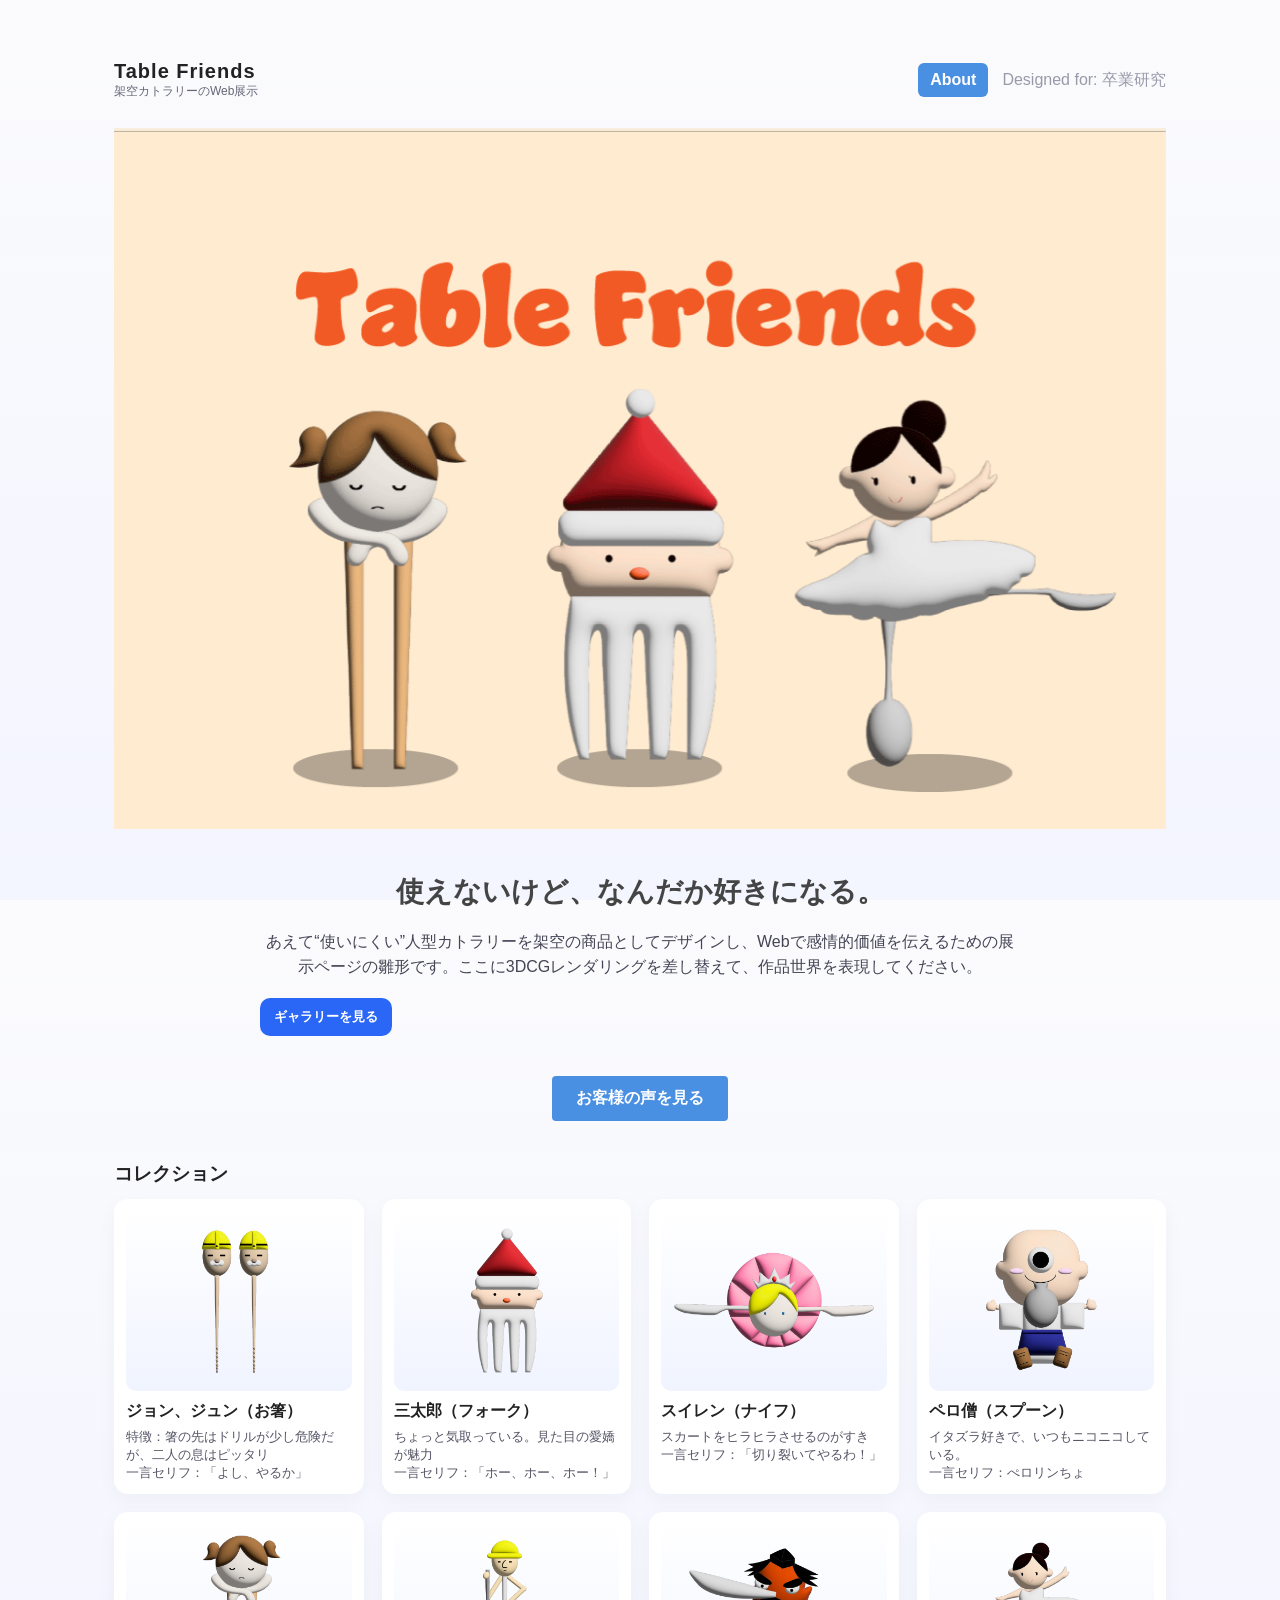
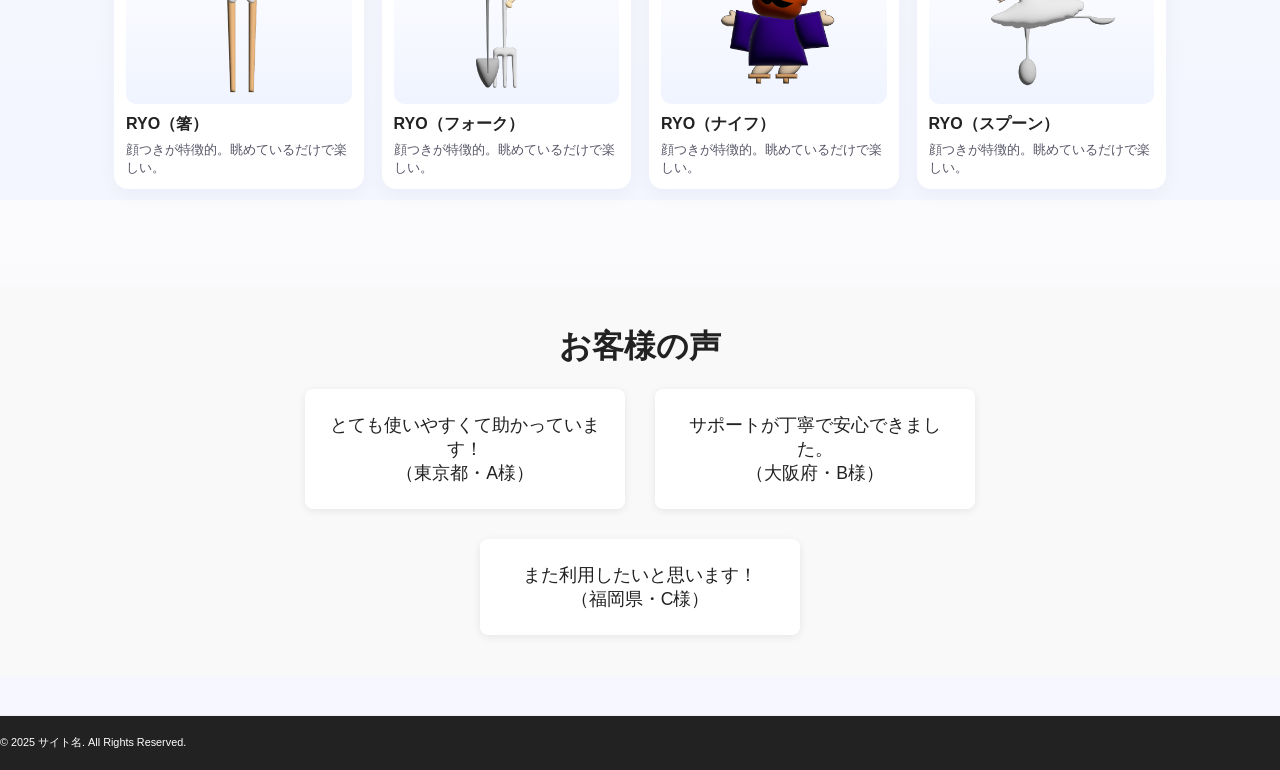
==== index.html @ 0525be80 "Add files via upload" ====
<!doctype html>
<html lang="ja">
<head>
  <meta charset="utf-8" />
  <meta name="viewport" content="width=device-width, initial-scale=1" />
  <title>Table Friends — 架空カトラリー展示</title>
  <meta name="description" content="あえて使いにくい人型カトラリーを架空の商品として魅せる、Table FriendsのWeb展示雛形。3DCG画像を差し替えて利用できます。" />
<link rel="stylesheet" href="style.css">
<script src="script.js" defer></script>

</head>
<body>
  <div class="wrap">
    <header>
      <div class="logo">
        <h1>Table Friends</h1>
        <p>架空カトラリーのWeb展示</p>
      </div>
      <nav style="margin-left:auto; display:flex; gap:14px; align-items:center;">
        <a href="about.html" style="color:#fff; background:#4a90e2; padding:8px 12px; border-radius:6px; text-decoration:none; font-weight:600;">About</a>
        <div style="color:#99a">Designed for: 卒業研究</div>
      </nav>
    </header>

    <section class="hero">
          <div class="spoon-figure">
            <!-- SVGを以下のようなimg要素に置き換え -->
            <img src="images/mainvisual.png" alt="メインビジュアル" style="width: 100%; height: 100%; object-fit: contain;">
      </div>
    </section>

<div class="lead">
        <h2>使えないけど、なんだか好きになる。</h2>
        <p>あえて“使いにくい”人型カトラリーを架空の商品としてデザインし、Webで感情的価値を伝えるための展示ページの雛形です。ここに3DCGレンダリングを差し替えて、作品世界を表現してください。</p>
        <div class="cta">
          <button class="btn" id="view-gallery">ギャラリーを見る</button>
          <!-- <button class="btn secondary" id="edit-tips">編集のヒント</button> -->
        </div>
      </div>

    <!-- お客様の声へのナビゲーション -->
    <div style="text-align: center; margin: 40px 0;">
      <a href="#voice" style="display: inline-block; padding: 12px 24px; background: #4a90e2; color: #fff; text-decoration: none; border-radius: 4px; font-weight: bold;">お客様の声を見る</a>
    </div>

    <section>
      <h3 style="margin-bottom:12px">コレクション</h3>
      <div class="gallery" id="gallery">
        <!-- Product cards. Replace thumbnails with your rendered images -->
        <div class="product" data-id="p-1">
          <div class="thumb"><img alt="cutlery01" src="images/cutlery01.png" style="max-width:100%;height:auto"/></div>
          <h3>ジョン、ジュン（お箸）</h3>
          <p>
            特徴：箸の先はドリルが少し危険だが、二人の息はピッタリ<br>
            一言セリフ：「よし、やるか」
          </p>
        </div>

        <div class="product" data-id="p-2">
          <div class="thumb"><img alt="cutlery02" src="images/cutlery02.png" style="max-width:100%;height:auto"/></div>
          <h3>三太郎（フォーク）</h3>
          <p>
            ちょっと気取っている。見た目の愛嬌が魅力<br>
            一言セリフ：「ホー、ホー、ホー！」
          </p>
        </div>

        <div class="product" data-id="p-3">
          <div class="thumb"><img alt="cutlery03" src="images/cutlery03.png" style="max-width:100%;height:auto"/></div>
          <h3>スイレン（ナイフ）</h3>
          <p>
            スカートをヒラヒラさせるのがすき<br>
            一言セリフ：「切り裂いてやるわ！」
          </p>
        </div>

        <div class="product" data-id="p-4">
          <div class="thumb"><img alt="cutlery04" src="images/cutlery04.png" style="max-width:100%;height:auto"/></div>
          <h3>ペロ僧（スプーン）</h3>
          <p>イタズラ好きで、いつもニコニコしている。<br>
            一言セリフ：ぺロリンちょ
          </p>
        </div>

        <div class="product" data-id="p-5">
          <div class="thumb"><img alt="cutlery05" src="images/cutlery05.png" style="max-width:100%;height:auto"/></div>
          <h3>RYO（箸）</h3>
          <p>顔つきが特徴的。眺めているだけで楽しい。</p>
        </div>

          <div class="product" data-id="p-6">
          <div class="thumb"><img alt="cutlery06" src="images/cutlery06.png" style="max-width:100%;height:auto"/></div>
          <h3>RYO（フォーク）</h3>
          <p>顔つきが特徴的。眺めているだけで楽しい。</p>
        </div>

          <div class="product" data-id="p-7">
          <div class="thumb"><img alt="cutlery07" src="images/cutlery07.png" style="max-width:100%;height:auto"/></div>
          <h3>RYO（ナイフ）</h3>
          <p>顔つきが特徴的。眺めているだけで楽しい。</p>
        </div>

          <div class="product" data-id="p-8">
          <div class="thumb"><img alt="cutlery08" src="images/cutlery08.png" style="max-width:100%;height:auto"/></div>
          <h3>RYO（スプーン）</h3>
          <p>顔つきが特徴的。眺めているだけで楽しい。</p>
        </div>

        

      </div>
    </section>
  </div>

      </div>
  </div>

  <!-- お客様の声セクション -->
  <section id="voice" style="padding: 40px 0; background: #f9f9f9;">
    <div style="max-width: 800px; margin: 0 auto; text-align: center;">
      <h2 style="font-size: 2em; margin-bottom: 20px;">お客様の声</h2>
      <div style="display: flex; flex-wrap: wrap; gap: 30px; justify-content: center;">
        <div style="background: #fff; border-radius: 8px; box-shadow: 0 2px 8px rgba(0,0,0,0.08); padding: 24px; width: 320px;">
          <p style="font-size: 1.1em;">とても使いやすくて助かっています！<br>（東京都・A様）</p>
        </div>
        <div style="background: #fff; border-radius: 8px; box-shadow: 0 2px 8px rgba(0,0,0,0.08); padding: 24px; width: 320px;">
          <p style="font-size: 1.1em;">サポートが丁寧で安心できました。<br>（大阪府・B様）</p>
        </div>
        <div style="background: #fff; border-radius: 8px; box-shadow: 0 2px 8px rgba(0,0,0,0.08); padding: 24px; width: 320px;">
          <p style="font-size: 1.1em;">また利用したいと思います！<br>（福岡県・C様）</p>
        </div>
      </div>
    </div>
  </section>

  <!-- フッター -->
  <footer style="background: #222; color: #fff; text-align: center; padding: 20px 0; margin-top: 40px;">
    <small>&copy; 2025 サイト名. All Rights Reserved.</small>
  </footer>

  <!-- Modal structure -->
  <div class="modal" id="modal" style="display:none; position:fixed; inset:0; background: rgba(0,0,0,0.6); align-items:center; justify-content:center; z-index:999;">
    <div class="modal-inner" role="dialog" aria-modal="true" style="background:#fff; max-width:900px; width:90%; border-radius:10px; padding:16px; position:relative;">
      <button class="close" id="close-modal" aria-label="閉じる" style="position:absolute; right:12px; top:8px; background:none; border:none; font-size:24px; cursor:pointer;">×</button>
      <div class="modal-grid" style="display:flex; gap:16px; flex-wrap:wrap;">
        <div class="media" id="modal-media" style="flex:1 1 320px; display:flex;align-items:center;justify-content:center;background:#fafbff;border-radius:10px;padding:10px">
          <img src="" alt="" id="modal-img" style="max-width:100%;height:auto;border-radius:8px" />
        </div>
        <div class="meta" style="flex:1 1 300px;">
          <h4 id="modal-title">タイトル</h4>
          <p id="modal-desc">説明</p>
          <div style="margin-top:16px"><strong>ブランド:</strong> Table Friends</div>
          <div style="margin-top:12px;color:#99a">※架空の商品です。購入できません。</div>
          <div style="margin-top:18px;display:flex;gap:10px">
            <button class="btn" id="close-2">閉じる</button>
            <button class="btn secondary" disabled>購入ページへ（ダミー）</button>
          </div>
        </div>
      </div>
    </div>
  </div>

</body>
</html>
---- style.css ----
/* --- Reset --- */
* {
    box-sizing: border-box;
    margin: 0;
    padding: 0
}

html,
body {
    height: 100%
}

body {
    font-family: -apple-system, BlinkMacSystemFont, 'Hiragino Kaku Gothic ProN', 'Noto Sans JP', 'Segoe UI', Roboto, 'Helvetica Neue', Arial;
    color: #222;
    background: linear-gradient(180deg, #fbfbfd, #f3f5ff);
    -webkit-font-smoothing: antialiased
}

a {
    color: inherit
}

/* --- Container --- */
.wrap {
    max-width: 1100px;
    margin: 36px auto;
    padding: 24px
}

header {
    display: flex;
    align-items: center;
    gap: 18px;
    margin-bottom: 28px
}

.logo {
    display: flex;
    flex-direction: column
}

.logo h1 {
    font-size: 20px;
    letter-spacing: 1px
}

.logo p {
    font-size: 12px;
    color: #667
}

.hero {
    gap: 28px;
    align-items: center;
    margin-bottom: 36px
}

.hero .lead {
    background: linear-gradient(90deg, #fff, #fafaff);
    padding: 28px;
    border-radius: 16px;
    box-shadow: 0 6px 18px rgba(30, 30, 60, 0.06)
}

.lead h2 {
    font-size: 28px;
    margin-bottom: 10px;
    text-align: center;

}

.lead p {
    color: #445;
    margin-bottom: 18px;
    line-height: 1.6;
    text-align: center;
}

.cta {
    display: flex;
    gap: 12px
}

.btn {
    padding: 10px 14px;
    border-radius: 10px;
    border: 0;
    cursor: pointer;
    background: #2b67f6;
    color: white;
    font-weight: 600
}

.btn.secondary {
    background: transparent;
    color: #2b67f6;
    border: 1px solid rgba(43, 103, 246, 0.16)
}

/* --- Showcase card (3D feel) --- */
.card-shell {
    perspective: 1200px
}

.card {
    width: 380px;
    height: 380px;
    border-radius: 20px;
    background: linear-gradient(180deg, #fff, #eef2ff);
    display: flex;
    align-items: center;
    justify-content: center;
    box-shadow: 0 20px 50px rgba(50, 60, 90, 0.08);
    transform-style: preserve-3d;
    transition: transform .35s cubic-bezier(.2, .9, .3, 1), box-shadow .35s
}

.card:hover {
    transform: rotateX(6deg) rotateY(-8deg) translateY(-6px);
    box-shadow: 0 36px 70px rgba(50, 60, 90, 0.12)
}

.spoon-figure {
    display: flex;
    align-items: flex-end;
    justify-content: center;
    transform: translateZ(40px)
}

/* simple SVG silhouette styling */
.spoon-figure svg {
    width: 100%;
    height: 100%;
    display: block
}

/* --- Gallery --- */
.gallery {
    display: grid;
    grid-template-columns: repeat(auto-fit, minmax(220px, 1fr));
    gap: 18px;
    margin-bottom: 36px
}

.product {
    background: #fff;
    border-radius: 14px;
    padding: 12px;
    box-shadow: 0 6px 20px rgba(20, 30, 60, 0.04);
    cursor: pointer;
    transition: transform .18s
}

.product:hover {
    transform: translateY(-6px)
}

.product .thumb {
    height: 180px;
    border-radius: 10px;
    overflow: hidden;
    display: flex;
    align-items: center;
    justify-content: center;
    background: linear-gradient(180deg, #fff, #f0f4ff)
}

.product h3 {
    margin: 10px 0 6px;
    font-size: 16px
}

.product p {
    font-size: 13px;
    color: #556
}

/* modal */
.modal {
    position: fixed;
    inset: 0;
    background: rgba(6, 10, 30, 0.5);
    display: none;
    align-items: center;
    justify-content: center;
    padding: 24px
}

.modal.open {
    display: flex
}

.modal-inner {
    width: 100%;
    max-width: 920px;
    background: #fff;
    border-radius: 14px;
    padding: 20px;
    box-shadow: 0 30px 80px rgba(5, 10, 30, 0.6);
}

.modal-grid {
    display: grid;
    grid-template-columns: 1fr 1fr;
    gap: 14px
}

.modal .meta h4 {
    margin-bottom: 8px
}

.close {
    position: absolute;
    right: 20px;
    top: 18px;
    background: transparent;
    border: 0;
    color: #fff;
    font-size: 22px
}

footer {
    margin-top: 28px;
    padding-top: 18px;
    border-top: 1px solid #efeff5;
    color: #667;
    font-size: 13px;
    display: flex;
    justify-content: space-between
}

@media(max-width:880px) {
    .hero {
        grid-template-columns: 1fr;
    }

    .card {
        width: 100%;
        height: 320px
    }

    .modal-grid {
        grid-template-columns: 1fr
    }
}
/* --------------------------------------------------
   以下は追加のページ用スタイル（About / Voices など）です。
   GUIDE: ここはトップ領域の基本スタイルとは別に管理しています。
   - 目的: About ページや「お客様の声」セクションの見た目を整える
   - 修正ポイント: 重複したリセットは上部で既に適用済みなので、ここではページ固有のスタイルのみ定義します
   -------------------------------------------------- */

/* コンテナ（About ページ等の共通幅） */
.container{
    max-width:1100px;
    margin:0 auto;
    padding:70px 20px;
}

/* Header / Hero（About 固有の背景や画像） */
.hero{ background:#f9eedd; }
.hero-img{ width:100%; display:block; object-fit:cover; height: 360px; }

/* About セクション
   GUIDE: `.about` は About ページの主要なコンテンツ領域。
   `.lead` は本文の幅制限と行間を制御します。中央寄せが必要なら `.lead` に text-align を追加。 */
.about{ padding:48px 0; }
.about h2{ font-size:28px; color:#2b2b2b; margin-bottom:12px;text-align: center;}
.lead{ font-size:16px; line-height:1.9; color:#444; max-width:760px; margin:0 auto 24px; text-align:center; }

.recommend{ background:transparent; padding:36px 0; }
.two-column{ display:flex; gap:36px; align-items:center; flex-wrap:wrap; }
.img-wrap img{ width:100%; max-width:420px; border-radius:12px; box-shadow:0 10px 24px rgba(20,20,30,0.06); }

.check-list{ list-style:none; margin-top:12px; }
.check-list li{ padding-left:20px; margin-bottom:10px; position:relative; }
.check-list li::before{ content:""; width:10px; height:10px; background:#ffd0a8; border-radius:50%; position:absolute; left:0; top:6px; }

/* Voices （お客様の声）
   GUIDE: ギャラリーと同じグリッド設定を使うと、レスポンシブで崩れにくいです。 */
.voices{ padding:40px 0; }
.voices h3{ font-size:20px; margin-bottom:18px; }
.voices-grid{ display:grid; grid-template-columns:repeat(auto-fit,minmax(220px,1fr)); gap:18px; }
.voice{ background:#fff; padding:18px; border-radius:12px; border:1px solid #f0e6de; box-shadow:0 8px 18px rgba(30,30,60,0.04); }
.voices .meta{ display:block; margin-top:8px; font-size:13px; color:#8b8b8b; }

/* Footer オーバーライド（ページ固有の背景など） */
footer{ background:#fbf0e6; padding:24px 0; margin-top:40px; text-align:center; color:#6b6b6b; }

/* レスポンシブ調整（About / Voices に特化した調整） */
@media (max-width:780px){
    .hero-img{ height:220px; }
    .two-column{ flex-direction:column; }
}

/* END of additional page styles */
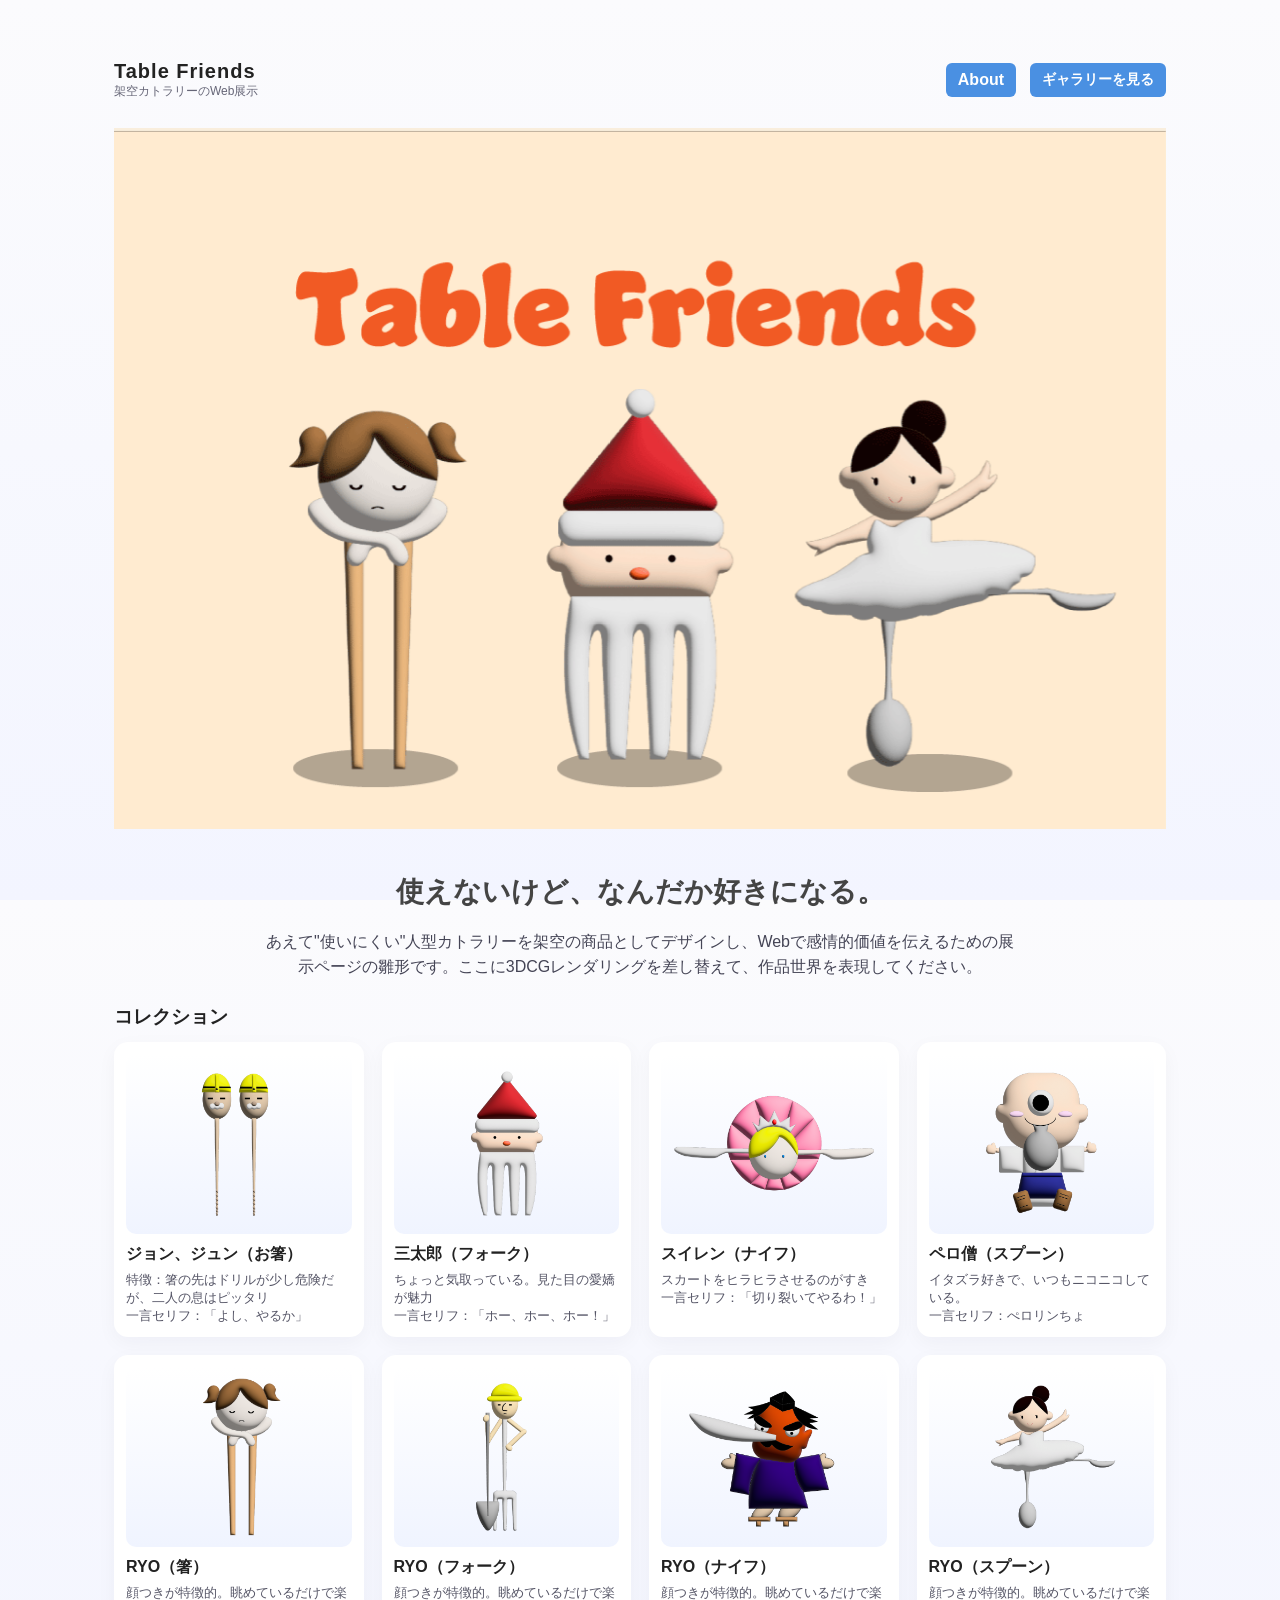
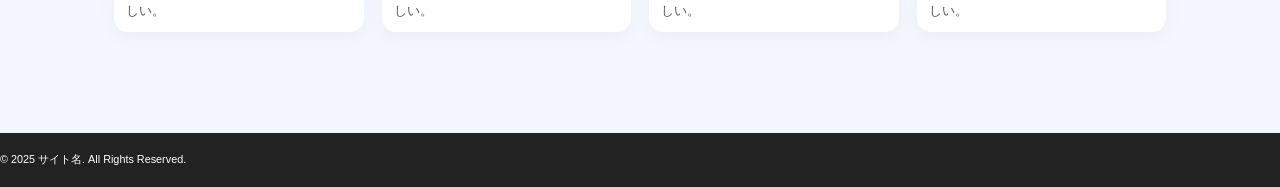
==== commit 91f10ef6: "Add files via upload" ====
--- a/index.html
+++ b/index.html
@@ -17,8 +17,8 @@
         <p>架空カトラリーのWeb展示</p>
       </div>
       <nav style="margin-left:auto; display:flex; gap:14px; align-items:center;">
-        <a href="about.html" style="color:#fff; background:#4a90e2; padding:8px 12px; border-radius:6px; text-decoration:none; font-weight:600;">About</a>
-        <div style="color:#99a">Designed for: 卒業研究</div>
+         <a href="about.html" style="color:#fff; background:#4a90e2; padding:8px 12px; border-radius:6px; text-decoration:none; font-weight:600;">About</a>
+        <button class="btn" id="view-gallery" style="padding:8px 12px; font-size:14px; color:#fff; background:#4a90e2; border-radius:6px; font-weight:600;">ギャラリーを見る</button>
       </nav>
     </header>
 
@@ -31,17 +31,8 @@
 
 <div class="lead">
         <h2>使えないけど、なんだか好きになる。</h2>
-        <p>あえて“使いにくい”人型カトラリーを架空の商品としてデザインし、Webで感情的価値を伝えるための展示ページの雛形です。ここに3DCGレンダリングを差し替えて、作品世界を表現してください。</p>
-        <div class="cta">
-          <button class="btn" id="view-gallery">ギャラリーを見る</button>
-          <!-- <button class="btn secondary" id="edit-tips">編集のヒント</button> -->
-        </div>
+        <p>あえて"使いにくい"人型カトラリーを架空の商品としてデザインし、Webで感情的価値を伝えるための展示ページの雛形です。ここに3DCGレンダリングを差し替えて、作品世界を表現してください。</p>
       </div>
-
-    <!-- お客様の声へのナビゲーション -->
-    <div style="text-align: center; margin: 40px 0;">
-      <a href="#voice" style="display: inline-block; padding: 12px 24px; background: #4a90e2; color: #fff; text-decoration: none; border-radius: 4px; font-weight: bold;">お客様の声を見る</a>
-    </div>
 
     <section>
       <h3 style="margin-bottom:12px">コレクション</h3>
@@ -88,19 +79,19 @@
           <p>顔つきが特徴的。眺めているだけで楽しい。</p>
         </div>
 
-          <div class="product" data-id="p-6">
+        <div class="product" data-id="p-6">
           <div class="thumb"><img alt="cutlery06" src="images/cutlery06.png" style="max-width:100%;height:auto"/></div>
           <h3>RYO（フォーク）</h3>
           <p>顔つきが特徴的。眺めているだけで楽しい。</p>
         </div>
 
-          <div class="product" data-id="p-7">
+        <div class="product" data-id="p-7">
           <div class="thumb"><img alt="cutlery07" src="images/cutlery07.png" style="max-width:100%;height:auto"/></div>
           <h3>RYO（ナイフ）</h3>
           <p>顔つきが特徴的。眺めているだけで楽しい。</p>
         </div>
 
-          <div class="product" data-id="p-8">
+        <div class="product" data-id="p-8">
           <div class="thumb"><img alt="cutlery08" src="images/cutlery08.png" style="max-width:100%;height:auto"/></div>
           <h3>RYO（スプーン）</h3>
           <p>顔つきが特徴的。眺めているだけで楽しい。</p>
@@ -114,24 +105,6 @@
 
       </div>
   </div>
-
-  <!-- お客様の声セクション -->
-  <section id="voice" style="padding: 40px 0; background: #f9f9f9;">
-    <div style="max-width: 800px; margin: 0 auto; text-align: center;">
-      <h2 style="font-size: 2em; margin-bottom: 20px;">お客様の声</h2>
-      <div style="display: flex; flex-wrap: wrap; gap: 30px; justify-content: center;">
-        <div style="background: #fff; border-radius: 8px; box-shadow: 0 2px 8px rgba(0,0,0,0.08); padding: 24px; width: 320px;">
-          <p style="font-size: 1.1em;">とても使いやすくて助かっています！<br>（東京都・A様）</p>
-        </div>
-        <div style="background: #fff; border-radius: 8px; box-shadow: 0 2px 8px rgba(0,0,0,0.08); padding: 24px; width: 320px;">
-          <p style="font-size: 1.1em;">サポートが丁寧で安心できました。<br>（大阪府・B様）</p>
-        </div>
-        <div style="background: #fff; border-radius: 8px; box-shadow: 0 2px 8px rgba(0,0,0,0.08); padding: 24px; width: 320px;">
-          <p style="font-size: 1.1em;">また利用したいと思います！<br>（福岡県・C様）</p>
-        </div>
-      </div>
-    </div>
-  </section>
 
   <!-- フッター -->
   <footer style="background: #222; color: #fff; text-align: center; padding: 20px 0; margin-top: 40px;">
--- a/style.css
+++ b/style.css
@@ -260,7 +260,7 @@
 
 /* Header / Hero（About 固有の背景や画像） */
 .hero{ background:#f9eedd; }
-.hero-img{ width:100%; display:block; object-fit:cover; height: 360px; }
+.hero-img{ width:100%; display:block; object-fit:cover; height:auto; max-height:600px; }
 
 /* About セクション
    GUIDE: `.about` は About ページの主要なコンテンツ領域。
@@ -270,8 +270,14 @@
 .lead{ font-size:16px; line-height:1.9; color:#444; max-width:760px; margin:0 auto 24px; text-align:center; }
 
 .recommend{ background:transparent; padding:36px 0; }
+.recommend h3{ font-size:22px; color:#2b2b2b; margin-bottom:18px; text-align: center; } 
 .two-column{ display:flex; gap:36px; align-items:center; flex-wrap:wrap; }
+.img-wrap{ width:100%; }
 .img-wrap img{ width:100%; max-width:420px; border-radius:12px; box-shadow:0 10px 24px rgba(20,20,30,0.06); }
+
+/* If an image inside .img-wrap also uses .hero-img, make it match the hero sizing */
+.img-wrap img.hero-img{ width:100%; max-width:100%; height:auto; max-height:600px; border-radius:12px; box-shadow:0 10px 24px rgba(20,20,30,0.06); }
+
 
 .check-list{ list-style:none; margin-top:12px; }
 .check-list li{ padding-left:20px; margin-bottom:10px; position:relative; }
@@ -290,7 +296,8 @@
 
 /* レスポンシブ調整（About / Voices に特化した調整） */
 @media (max-width:780px){
-    .hero-img{ height:220px; }
+    /* モバイルでは高さを控えめに */
+    .hero-img{ max-height:360px; height:auto; }
     .two-column{ flex-direction:column; }
 }
 
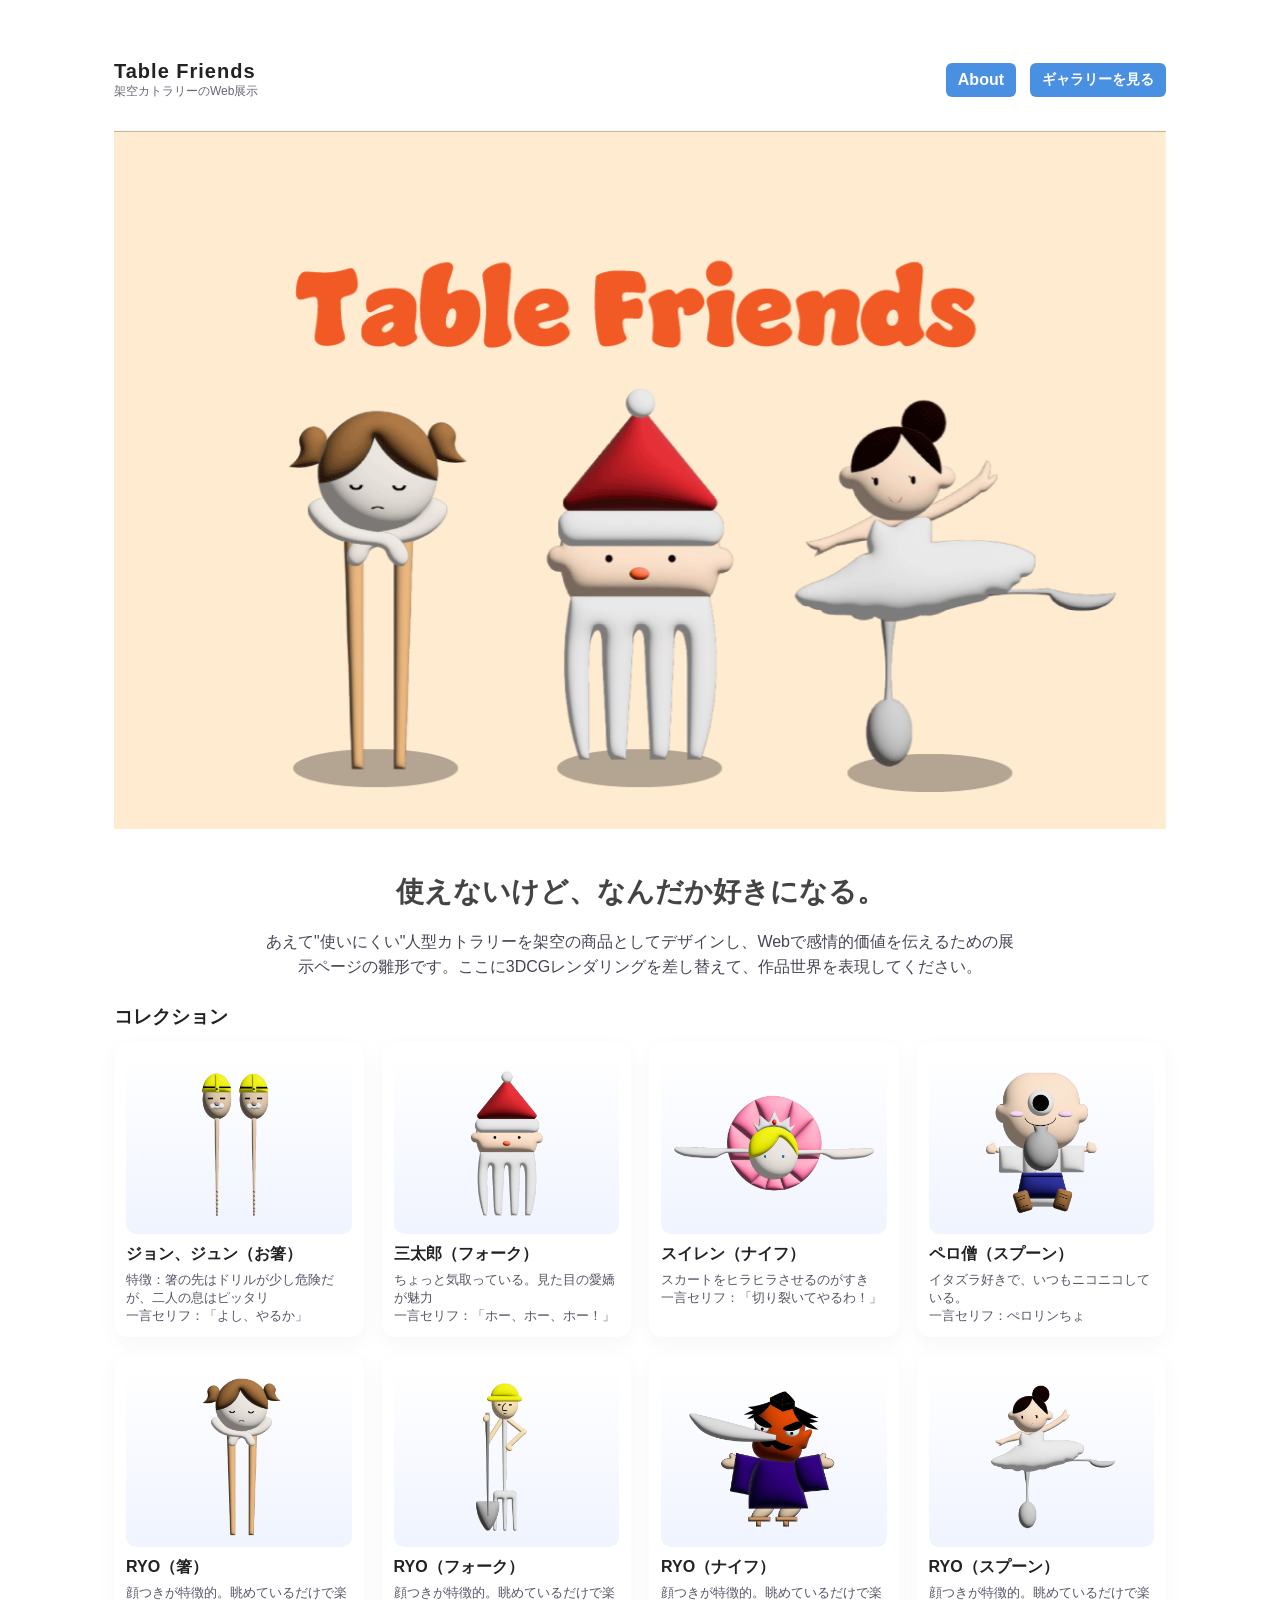
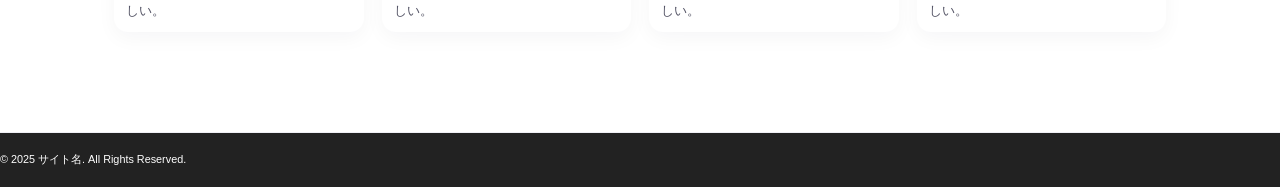
==== commit c5034004: "Add files via upload" ====
--- a/index.html
+++ b/index.html
@@ -126,7 +126,7 @@
           <div style="margin-top:12px;color:#99a">※架空の商品です。購入できません。</div>
           <div style="margin-top:18px;display:flex;gap:10px">
             <button class="btn" id="close-2">閉じる</button>
-            <button class="btn secondary" disabled>購入ページへ（ダミー）</button>
+            <a href="purchase.html" id="purchase-btn" class="btn" style="padding:10px 14px; text-decoration:none; display:inline-block;">購入ページへ</a>
           </div>
         </div>
       </div>
--- a/style.css
+++ b/style.css
@@ -13,7 +13,6 @@
 body {
     font-family: -apple-system, BlinkMacSystemFont, 'Hiragino Kaku Gothic ProN', 'Noto Sans JP', 'Segoe UI', Roboto, 'Helvetica Neue', Arial;
     color: #222;
-    background: linear-gradient(180deg, #fbfbfd, #f3f5ff);
     -webkit-font-smoothing: antialiased
 }
 
@@ -257,32 +256,136 @@
     margin:0 auto;
     padding:70px 20px;
 }
-
 /* Header / Hero（About 固有の背景や画像） */
-.hero{ background:#f9eedd; }
-.hero-img{ width:100%; display:block; object-fit:cover; height:auto; max-height:600px; }
+.hero-img{
+     width:100%; 
+     display:block; 
+     object-fit:cover; 
+     height:auto; 
+     max-height:600px; 
+     max-width:600px; 
+     margin:0 auto; 
+    }
+
+
+
+
 
 /* About セクション
    GUIDE: `.about` は About ページの主要なコンテンツ領域。
    `.lead` は本文の幅制限と行間を制御します。中央寄せが必要なら `.lead` に text-align を追加。 */
-.about{ padding:48px 0; }
-.about h2{ font-size:28px; color:#2b2b2b; margin-bottom:12px;text-align: center;}
-.lead{ font-size:16px; line-height:1.9; color:#444; max-width:760px; margin:0 auto 24px; text-align:center; }
-
-.recommend{ background:transparent; padding:36px 0; }
-.recommend h3{ font-size:22px; color:#2b2b2b; margin-bottom:18px; text-align: center; } 
-.two-column{ display:flex; gap:36px; align-items:center; flex-wrap:wrap; }
-.img-wrap{ width:100%; }
-.img-wrap img{ width:100%; max-width:420px; border-radius:12px; box-shadow:0 10px 24px rgba(20,20,30,0.06); }
+
+.about{ 
+    padding:48px 0; 
+}
+.about h2{ 
+    font-size:28px;
+    color:#2b2b2b; 
+    margin-bottom:12px;
+    text-align: center;
+}
+
+.lead{ 
+    font-size:16px; 
+    line-height:1.9; 
+    color:#444; 
+    max-width:760px; 
+    margin:0 auto 24px; 
+    text-align:center; 
+}
+
+.recommend{
+     background:transparent; 
+     padding:36px 0; 
+     display:flex; 
+     justify-content:center;
+}
+
+.recommend container{
+     font-size:28px;
+    color:#2b2b2b; 
+    margin-bottom:12px;
+    text-align: center;
+}
+
+.recommend h3{ 
+    font-size:22px; 
+    color:#2b2b2b; 
+    margin-bottom:18px; 
+    text-align: center; 
+}
+
+.recommend h4{ 
+    font-size:22px; 
+    color:#2b2b2b; 
+    margin-bottom:18px; 
+    text-align: center; 
+}
+
+
+.two-column{
+     display:flex; 
+     gap:36px; 
+     align-items:center; 
+     flex-wrap:wrap; 
+     justify-content:center; 
+}
+
+.recommend .container{ 
+    max-width:900px;
+     width:100%; 
+}
+
+.img-wrap{ 
+    width:100%; 
+}
+
+.img-wrap{ 
+    width:100%; 
+    display:block; 
+    object-fit:cover; 
+    height:auto; max-height:600px; 
+}
+.img-wrap img{ 
+    width:100%; 
+    max-width:420px; 
+    border-radius:12px; 
+    box-shadow:0 10px 24px rgba(20,20,30,0.06); 
+}
 
 /* If an image inside .img-wrap also uses .hero-img, make it match the hero sizing */
-.img-wrap img.hero-img{ width:100%; max-width:100%; height:auto; max-height:600px; border-radius:12px; box-shadow:0 10px 24px rgba(20,20,30,0.06); }
-
-
-.check-list{ list-style:none; margin-top:12px; }
-.check-list li{ padding-left:20px; margin-bottom:10px; position:relative; }
-.check-list li::before{ content:""; width:10px; height:10px; background:#ffd0a8; border-radius:50%; position:absolute; left:0; top:6px; }
-
+.img-wrap img.hero-img{ 
+    width:100%; 
+    max-width:600px; 
+    height:auto; 
+    max-height:600px; 
+    border-radius:12px; 
+    box-shadow:0 10px 24px rgba(20,20,30,0.06); 
+}
+
+.check-list{ 
+    list-style:none; 
+    margin-top:12px; 
+}
+
+.check-list li{ 
+    padding-left:20px; 
+    margin-bottom:10px; 
+    position:relative; 
+}
+
+.check-list li::before{ 
+    content:""; 
+    width:10px; 
+    height:10px; 
+    background:#ffd0a8;
+     border-radius:50%; 
+     position:absolute; 
+     left:0; 
+     top:6px; 
+    }
+
+    
 /* Voices （お客様の声）
    GUIDE: ギャラリーと同じグリッド設定を使うと、レスポンシブで崩れにくいです。 */
 .voices{ padding:40px 0; }
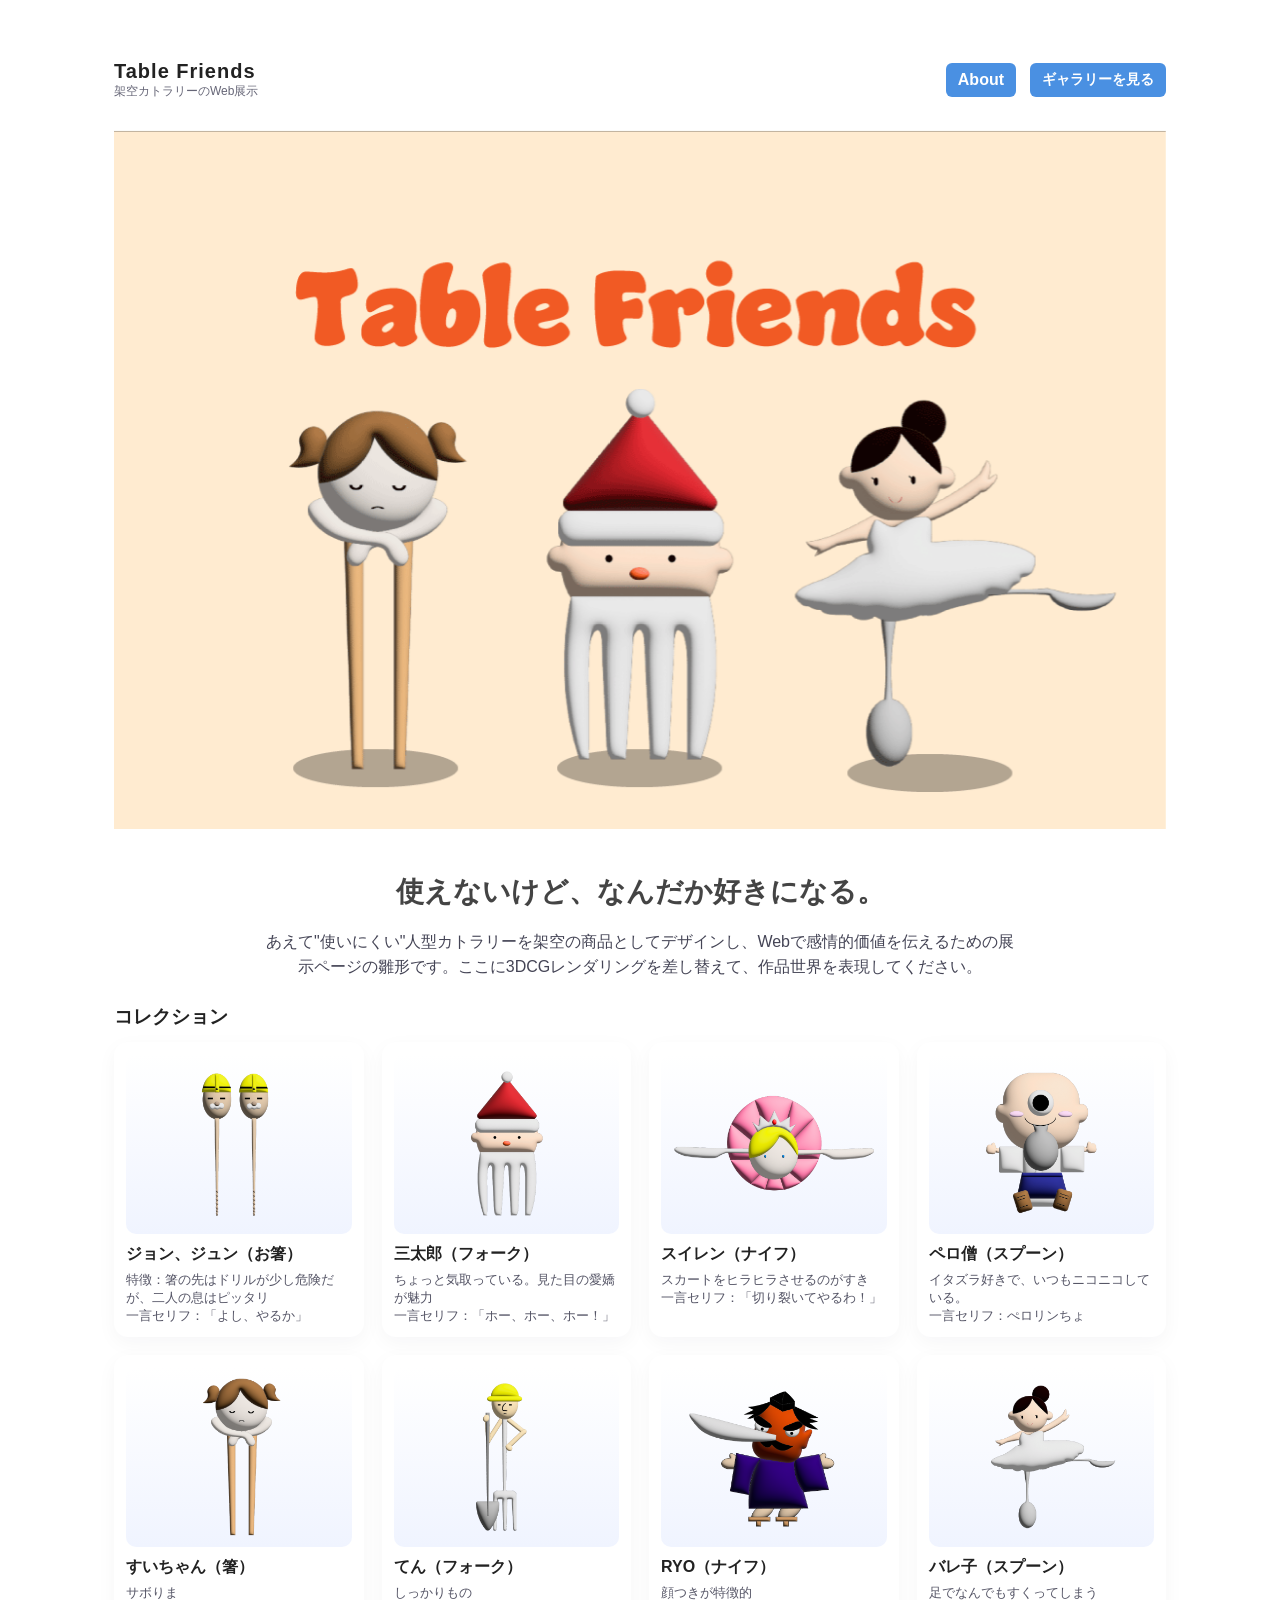
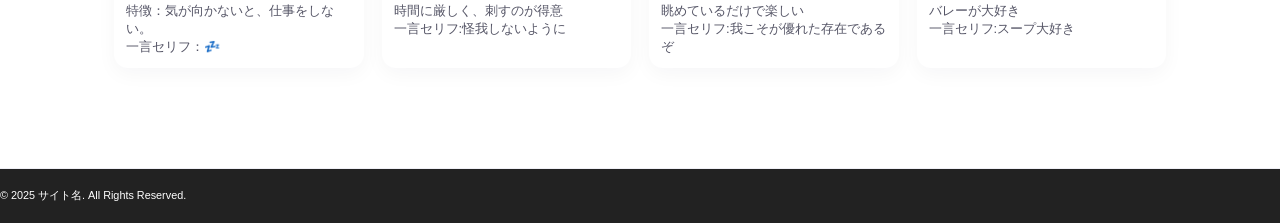
==== commit f4b9d381: "Add files via upload" ====
--- a/index.html
+++ b/index.html
@@ -75,26 +75,37 @@
 
         <div class="product" data-id="p-5">
           <div class="thumb"><img alt="cutlery05" src="images/cutlery05.png" style="max-width:100%;height:auto"/></div>
-          <h3>RYO（箸）</h3>
-          <p>顔つきが特徴的。眺めているだけで楽しい。</p>
+          <h3>すいちゃん（箸）</h3>
+          <p> サボりま<br>
+              特徴：気が向かないと、仕事をしない。<br>
+              一言セリフ：💤
+            </p>
         </div>
-
         <div class="product" data-id="p-6">
           <div class="thumb"><img alt="cutlery06" src="images/cutlery06.png" style="max-width:100%;height:auto"/></div>
-          <h3>RYO（フォーク）</h3>
-          <p>顔つきが特徴的。眺めているだけで楽しい。</p>
+          <h3>てん（フォーク）</h3>
+          <p>しっかりもの<br>
+            時間に厳しく、刺すのが得意<br>
+            一言セリフ:怪我しないように
+          </p>
         </div>
 
         <div class="product" data-id="p-7">
           <div class="thumb"><img alt="cutlery07" src="images/cutlery07.png" style="max-width:100%;height:auto"/></div>
           <h3>RYO（ナイフ）</h3>
-          <p>顔つきが特徴的。眺めているだけで楽しい。</p>
+          <p>顔つきが特徴的<br>
+            眺めているだけで楽しい<br>
+            一言セリフ:我こそが優れた存在であるぞ
+        </p>
         </div>
 
         <div class="product" data-id="p-8">
           <div class="thumb"><img alt="cutlery08" src="images/cutlery08.png" style="max-width:100%;height:auto"/></div>
-          <h3>RYO（スプーン）</h3>
-          <p>顔つきが特徴的。眺めているだけで楽しい。</p>
+          <h3>バレ子（スプーン）</h3>
+          <p>足でなんでもすくってしまう<br>
+            バレーが大好き<br>
+            一言セリフ:スープ大好き
+          </p>
         </div>
 
         
--- a/style.css
+++ b/style.css
@@ -301,6 +301,28 @@
      justify-content:center;
 }
 
+/* Warped rectangle style for recommend section */
+.recommend--warp{ 
+    position: relative; 
+    overflow: visible; 
+}
+.recommend--warp .recommend-inner{
+    background: #FBD8B0; 
+    transform: skewX(-6deg); 
+    margin: 0 -50px; /* extend slightly beyond the container to feel full-width */
+    padding: 28px 50px; 
+    border-radius: 12px; 
+    box-shadow: 0 8px 20px rgba(0,0,0,0.04);
+}
+.recommend--warp .recommend-inner > .container{
+    transform: skewX(6deg); /* un-skew inner content so text is horizontal */
+}
+
+@media (max-width:780px){
+    .recommend--warp .recommend-inner{ margin: 0 -20px; padding: 20px; transform: skewX(-4deg); }
+    .recommend--warp .recommend-inner > .container{ transform: skewX(4deg); }
+}
+
 .recommend container{
      font-size:28px;
     color:#2b2b2b; 
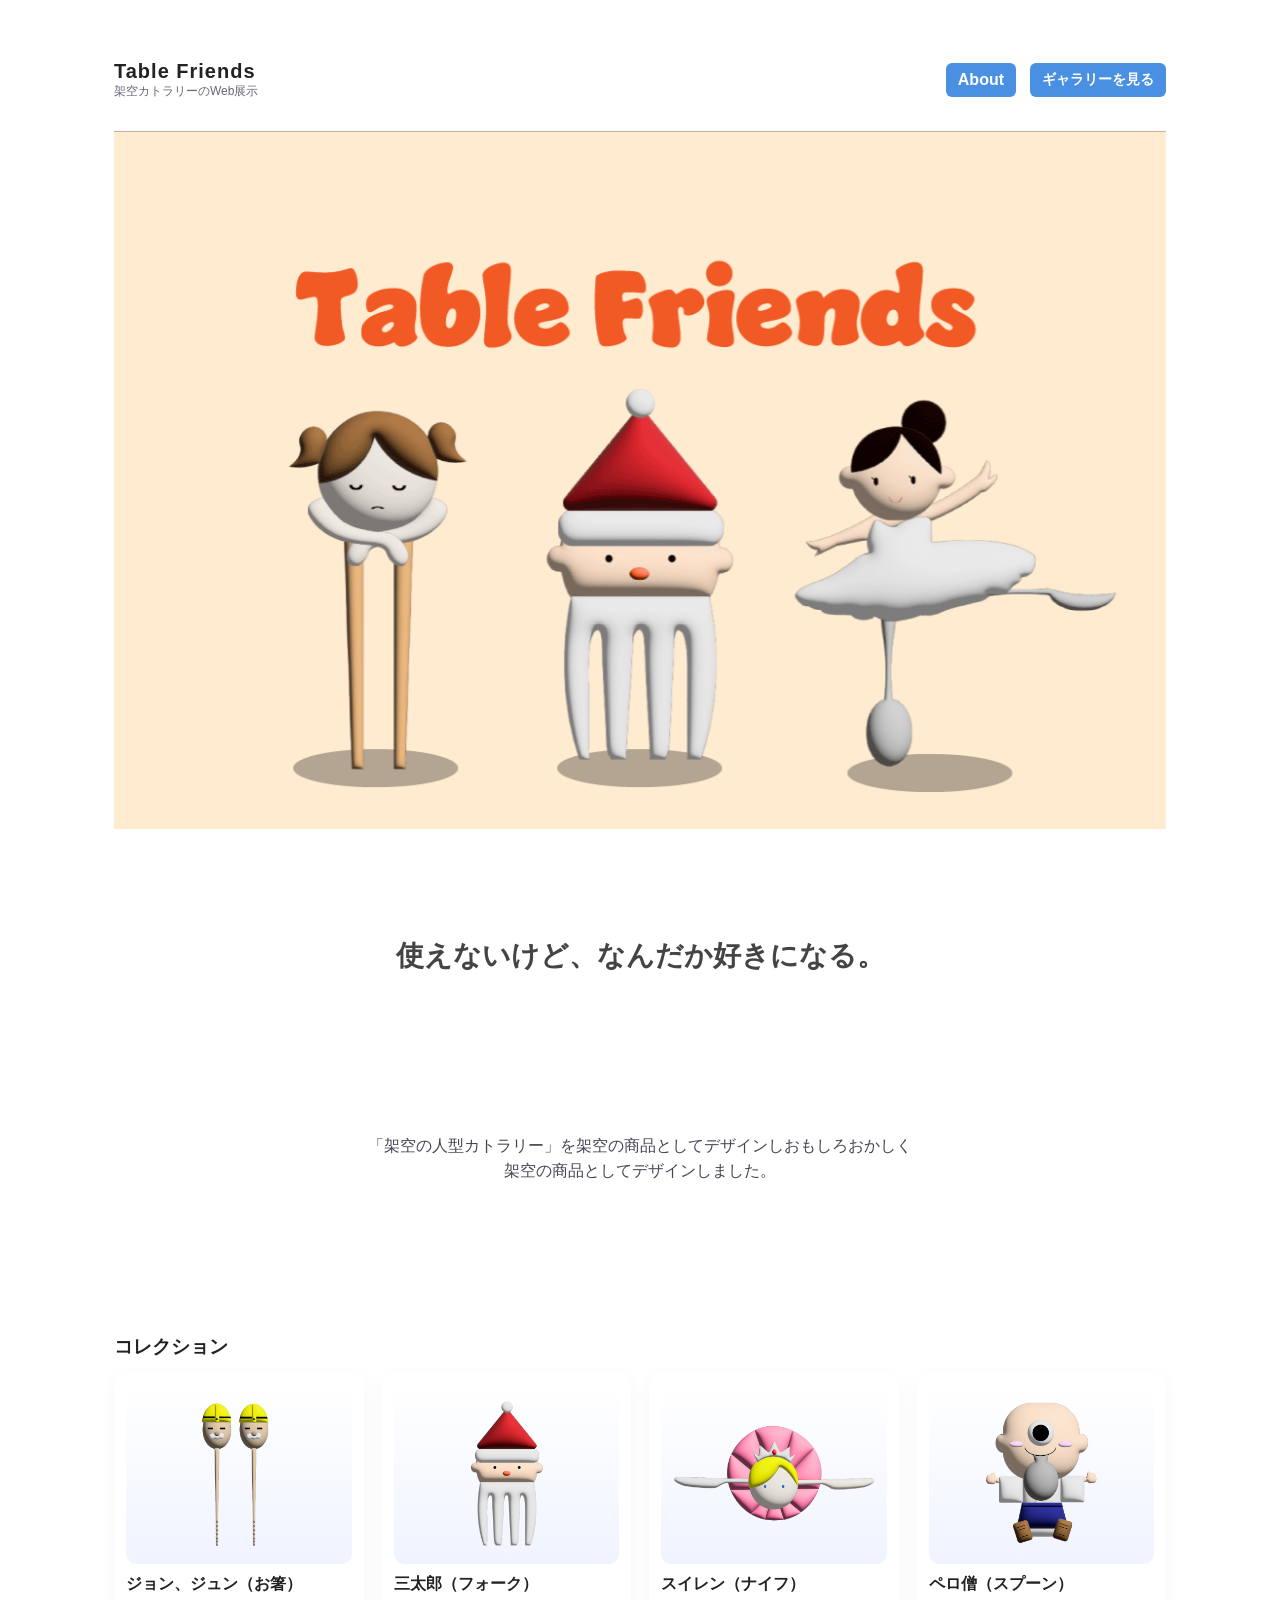
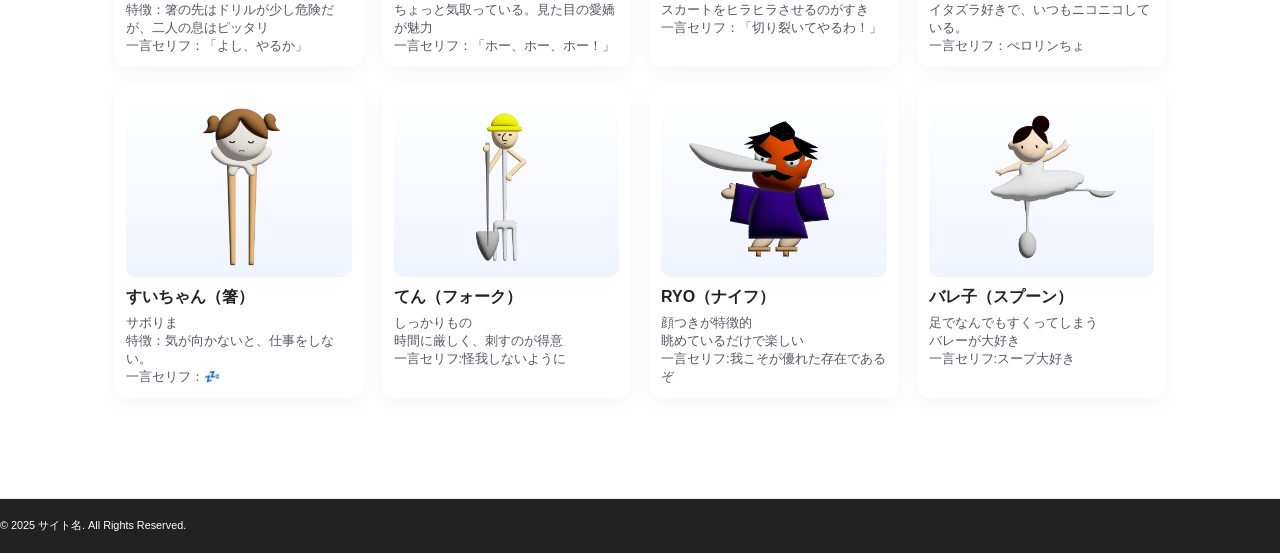
==== commit 6d3e9b30: "Add files via upload" ====
--- a/index.html
+++ b/index.html
@@ -7,13 +7,13 @@
   <meta name="description" content="あえて使いにくい人型カトラリーを架空の商品として魅せる、Table FriendsのWeb展示雛形。3DCG画像を差し替えて利用できます。" />
 <link rel="stylesheet" href="style.css">
 <script src="script.js" defer></script>
-
 </head>
 <body>
   <div class="wrap">
     <header>
       <div class="logo">
-        <h1>Table Friends</h1>
+         <!--- ロゴクリックでホームに戻れるようにする-->
+        <h1><a href="index.html" style="color: inherit; text-decoration: none;">Table Friends</a></h1>
         <p>架空カトラリーのWeb展示</p>
       </div>
       <nav style="margin-left:auto; display:flex; gap:14px; align-items:center;">
@@ -31,8 +31,9 @@
 
 <div class="lead">
         <h2>使えないけど、なんだか好きになる。</h2>
-        <p>あえて"使いにくい"人型カトラリーを架空の商品としてデザインし、Webで感情的価値を伝えるための展示ページの雛形です。ここに3DCGレンダリングを差し替えて、作品世界を表現してください。</p>
-      </div>
+        <p>「架空の人型カトラリー」を架空の商品としてデザインしおもしろおかしく<br>
+            架空の商品としてデザインしました。</p>
+</div>
 
     <section>
       <h3 style="margin-bottom:12px">コレクション</h3>
@@ -147,4 +148,3 @@
 </body>
 </html>
 
-  
--- a/style.css
+++ b/style.css
@@ -57,15 +57,17 @@
 
 .hero .lead {
     background: linear-gradient(90deg, #fff, #fafaff);
-    padding: 28px;
+    padding: 70px;
     border-radius: 16px;
-    box-shadow: 0 6px 18px rgba(30, 30, 60, 0.06)
+    box-shadow: 0 6px 18px rgba(30, 30, 60, 0.06);
+    margin: 100px 0
 }
 
 .lead h2 {
     font-size: 28px;
-    margin-bottom: 10px;
+    margin-bottom: 18px;
     text-align: center;
+    margin: 100px 0
 
 }
 
@@ -74,6 +76,7 @@
     margin-bottom: 18px;
     line-height: 1.6;
     text-align: center;
+    margin: 150px 0
 }
 
 .cta {
@@ -385,7 +388,7 @@
     box-shadow:0 10px 24px rgba(20,20,30,0.06); 
 }
 
-.check-list{ 
+sheck-list{ 
     list-style:none; 
     margin-top:12px; 
 }
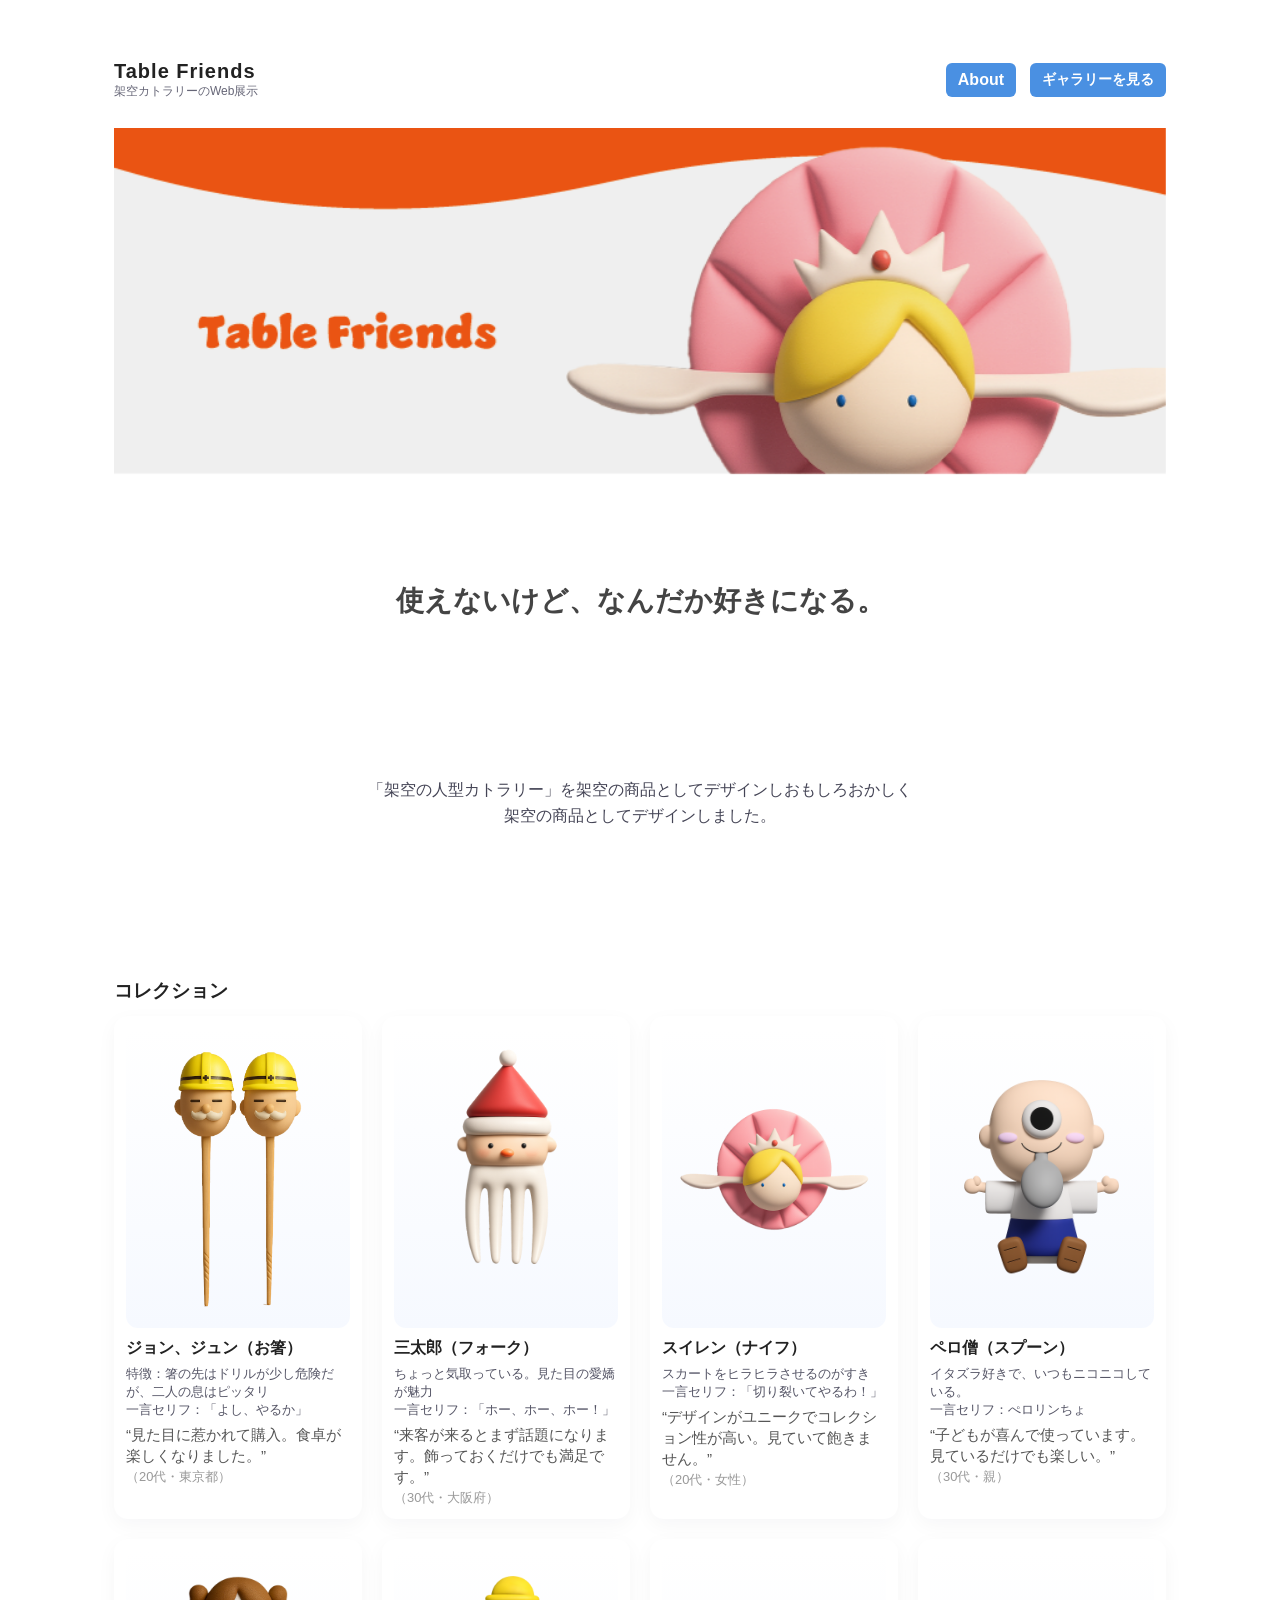
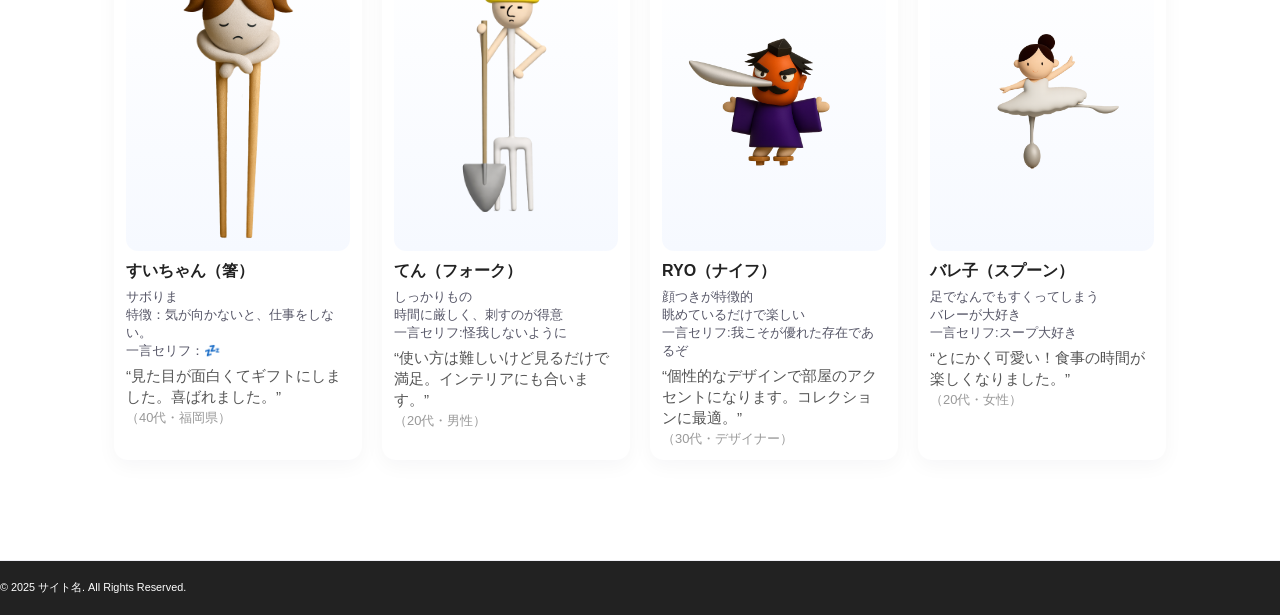
==== commit 78ae230a: "Add files via upload" ====
--- a/index.html
+++ b/index.html
@@ -40,73 +40,81 @@
       <div class="gallery" id="gallery">
         <!-- Product cards. Replace thumbnails with your rendered images -->
         <div class="product" data-id="p-1">
-          <div class="thumb"><img alt="cutlery01" src="images/cutlery01.png" style="max-width:100%;height:auto"/></div>
+          <div class="thumb"><img alt="cutlery01" src="images/cutlery01a.png" style="max-width:100%;height:auto"/></div>
           <h3>ジョン、ジュン（お箸）</h3>
           <p>
             特徴：箸の先はドリルが少し危険だが、二人の息はピッタリ<br>
             一言セリフ：「よし、やるか」
           </p>
+          <p style="font-size:0.95em; color:#555; margin-top:6px;">“見た目に惹かれて購入。食卓が楽しくなりました。”<br><span style="font-size:0.85em; color:#999;">（20代・東京都）</span></p>
         </div>
 
         <div class="product" data-id="p-2">
-          <div class="thumb"><img alt="cutlery02" src="images/cutlery02.png" style="max-width:100%;height:auto"/></div>
+          <div class="thumb"><img alt="cutlery02" src="images/cutlery02a.png" style="max-width:100%;height:auto"/></div>
           <h3>三太郎（フォーク）</h3>
           <p>
             ちょっと気取っている。見た目の愛嬌が魅力<br>
             一言セリフ：「ホー、ホー、ホー！」
           </p>
+          <p style="font-size:0.95em; color:#555; margin-top:6px;">“来客が来るとまず話題になります。飾っておくだけでも満足です。”<br><span style="font-size:0.85em; color:#999;">（30代・大阪府）</span></p>
         </div>
 
         <div class="product" data-id="p-3">
-          <div class="thumb"><img alt="cutlery03" src="images/cutlery03.png" style="max-width:100%;height:auto"/></div>
+          <div class="thumb"><img alt="cutlery03" src="images/cutlery03a.png" style="max-width:100%;height:auto"/></div>
           <h3>スイレン（ナイフ）</h3>
           <p>
             スカートをヒラヒラさせるのがすき<br>
             一言セリフ：「切り裂いてやるわ！」
           </p>
+          <p style="font-size:0.95em; color:#555; margin-top:6px;">“デザインがユニークでコレクション性が高い。見ていて飽きません。”<br><span style="font-size:0.85em; color:#999;">（20代・女性）</span></p>
         </div>
 
         <div class="product" data-id="p-4">
-          <div class="thumb"><img alt="cutlery04" src="images/cutlery04.png" style="max-width:100%;height:auto"/></div>
+          <div class="thumb"><img alt="cutlery04" src="images/cutlery04a.png" style="max-width:100%;height:auto"/></div>
           <h3>ペロ僧（スプーン）</h3>
           <p>イタズラ好きで、いつもニコニコしている。<br>
             一言セリフ：ぺロリンちょ
           </p>
+          <p style="font-size:0.95em; color:#555; margin-top:6px;">“子どもが喜んで使っています。見ているだけでも楽しい。”<br><span style="font-size:0.85em; color:#999;">（30代・親）</span></p>
         </div>
 
         <div class="product" data-id="p-5">
-          <div class="thumb"><img alt="cutlery05" src="images/cutlery05.png" style="max-width:100%;height:auto"/></div>
+          <div class="thumb"><img alt="cutlery05" src="images/cutlery05a.png" style="max-width:100%;height:auto"/></div>
           <h3>すいちゃん（箸）</h3>
           <p> サボりま<br>
               特徴：気が向かないと、仕事をしない。<br>
               一言セリフ：💤
             </p>
+          <p style="font-size:0.95em; color:#555; margin-top:6px;">“見た目が面白くてギフトにしました。喜ばれました。”<br><span style="font-size:0.85em; color:#999;">（40代・福岡県）</span></p>
         </div>
         <div class="product" data-id="p-6">
-          <div class="thumb"><img alt="cutlery06" src="images/cutlery06.png" style="max-width:100%;height:auto"/></div>
+          <div class="thumb"><img alt="cutlery06" src="images/cutlery06a.png" style="max-width:100%;height:auto"/></div>
           <h3>てん（フォーク）</h3>
           <p>しっかりもの<br>
             時間に厳しく、刺すのが得意<br>
             一言セリフ:怪我しないように
           </p>
+          <p style="font-size:0.95em; color:#555; margin-top:6px;">“使い方は難しいけど見るだけで満足。インテリアにも合います。”<br><span style="font-size:0.85em; color:#999;">（20代・男性）</span></p>
         </div>
 
         <div class="product" data-id="p-7">
-          <div class="thumb"><img alt="cutlery07" src="images/cutlery07.png" style="max-width:100%;height:auto"/></div>
+          <div class="thumb"><img alt="cutlery07" src="images/cutlery07a.png" style="max-width:100%;height:auto"/></div>
           <h3>RYO（ナイフ）</h3>
           <p>顔つきが特徴的<br>
             眺めているだけで楽しい<br>
             一言セリフ:我こそが優れた存在であるぞ
         </p>
+        <p style="font-size:0.95em; color:#555; margin-top:6px;">“個性的なデザインで部屋のアクセントになります。コレクションに最適。”<br><span style="font-size:0.85em; color:#999;">（30代・デザイナー）</span></p>
         </div>
 
         <div class="product" data-id="p-8">
-          <div class="thumb"><img alt="cutlery08" src="images/cutlery08.png" style="max-width:100%;height:auto"/></div>
+          <div class="thumb"><img alt="cutlery08" src="images/cutlery08a.png" style="max-width:100%;height:auto"/></div>
           <h3>バレ子（スプーン）</h3>
           <p>足でなんでもすくってしまう<br>
             バレーが大好き<br>
             一言セリフ:スープ大好き
           </p>
+          <p style="font-size:0.95em; color:#555; margin-top:6px;">“とにかく可愛い！食事の時間が楽しくなりました。”<br><span style="font-size:0.85em; color:#999;">（20代・女性）</span></p>
         </div>
 
         
--- a/style.css
+++ b/style.css
@@ -138,11 +138,24 @@
 }
 
 /* --- Gallery --- */
+
 .gallery {
     display: grid;
-    grid-template-columns: repeat(auto-fit, minmax(220px, 1fr));
-    gap: 18px;
-    margin-bottom: 36px
+    /* Desktop: 4 columns so 8 items appear as 2 rows */
+    grid-template-columns: repeat(4, 1fr);
+    gap: 20px;
+    margin-bottom: 36px;
+}
+
+/* Responsive: reduce columns on narrower screens */
+@media (max-width:1100px){
+    .gallery{ grid-template-columns: repeat(3, 1fr); }
+}
+@media (max-width:800px){
+    .gallery{ grid-template-columns: repeat(2, 1fr); }
+}
+@media (max-width:480px){
+    .gallery{ grid-template-columns: 1fr; }
 }
 
 .product {
@@ -159,13 +172,23 @@
 }
 
 .product .thumb {
-    height: 180px;
-    border-radius: 10px;
+    /* larger thumbnail area so cutlery is more visible */
+    height: 300px;
+    border-radius: 12px;
     overflow: hidden;
     display: flex;
     align-items: center;
     justify-content: center;
-    background: linear-gradient(180deg, #fff, #f0f4ff)
+    background: linear-gradient(180deg, #fff, #f6f9ff);
+}
+
+/* ensure images scale to fill the thumbnail while preserving aspect ratio */
+.product .thumb img{
+    max-height: 100%;
+    width: auto;
+    display: block;
+    object-fit: contain;
+    transition: transform .35s ease;
 }
 
 .product h3 {
@@ -195,17 +218,62 @@
 
 .modal-inner {
     width: 100%;
-    max-width: 920px;
+    /* make modal wider to allow a horizontal layout */
+    max-width: 1100px;
     background: #fff;
     border-radius: 14px;
-    padding: 20px;
+    padding: 24px;
     box-shadow: 0 30px 80px rgba(5, 10, 30, 0.6);
 }
 
 .modal-grid {
     display: grid;
-    grid-template-columns: 1fr 1fr;
-    gap: 14px
+    /* prefer a horizontal (landscape) layout: media area wider than meta */
+    grid-template-columns: 2fr 1fr;
+    gap: 20px;
+    align-items: center;
+}
+
+/* modal media overrides to ensure the image fills horizontally */
+#modal-media, .modal .media {
+    display: flex !important;
+    align-items: center;
+    justify-content: center;
+    background: #fafbff;
+    border-radius: 10px;
+    padding: 12px;
+    min-height: 360px; /* give a landscape feel */
+}
+
+/* ensure the modal image uses available horizontal space */
+#modal-media img, #modal-img {
+    max-width: 100%;
+    height: auto;
+    object-fit: contain;
+    display: block;
+}
+
+/* Force horizontal modal layout even if inline styles exist */
+.modal-inner {
+    /* make modal compact rather than full-width */
+    max-width: 760px !important;
+    width: auto !important;
+    padding: 18px !important;
+}
+.modal-grid {
+    display: grid !important;
+    grid-template-columns: 2fr 1fr !important;
+    gap: 20px !important;
+    align-items: center !important;
+}
+#modal-media, .modal .media {
+    /* reduce media height so modal appears smaller */
+    min-height: 240px !important;
+    flex: none !important;
+}
+#modal-media img, #modal-img {
+    max-width: 100% !important;
+    height: auto !important;
 }
 
 .modal .meta h4 {
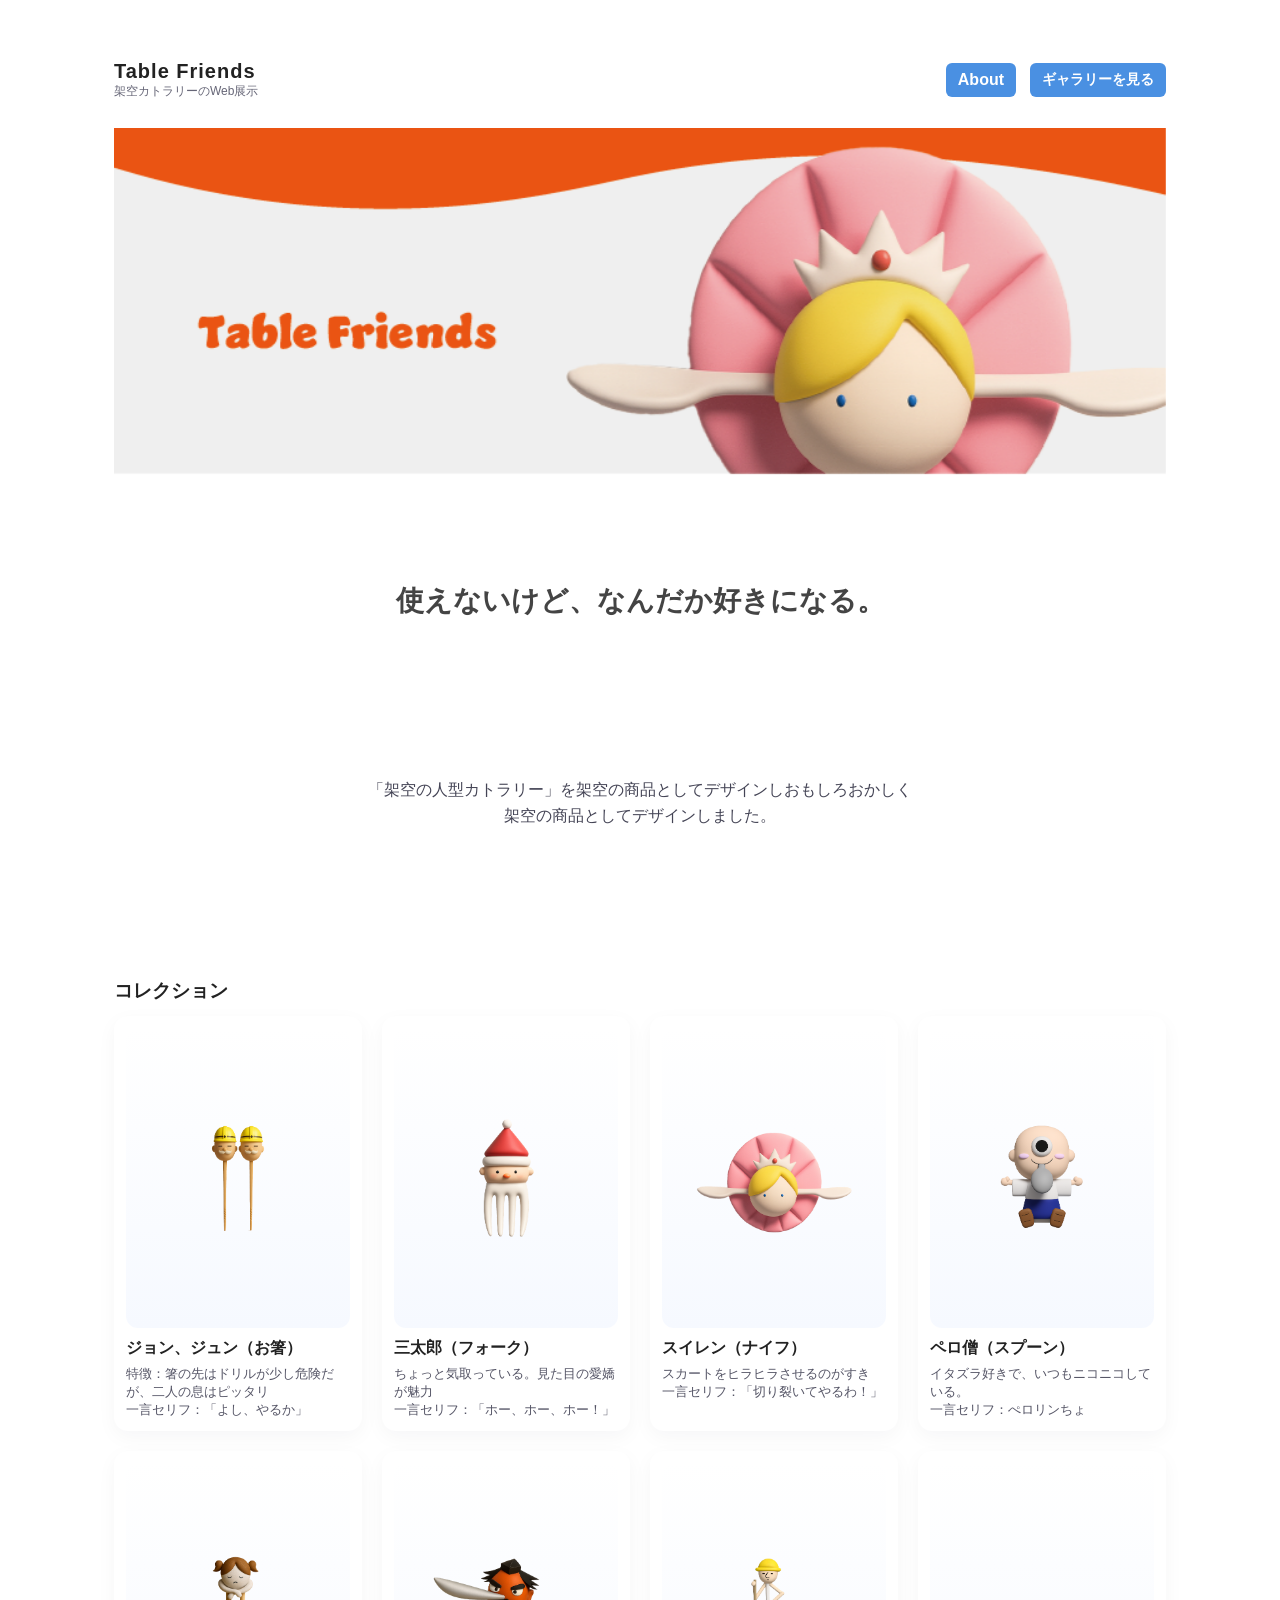
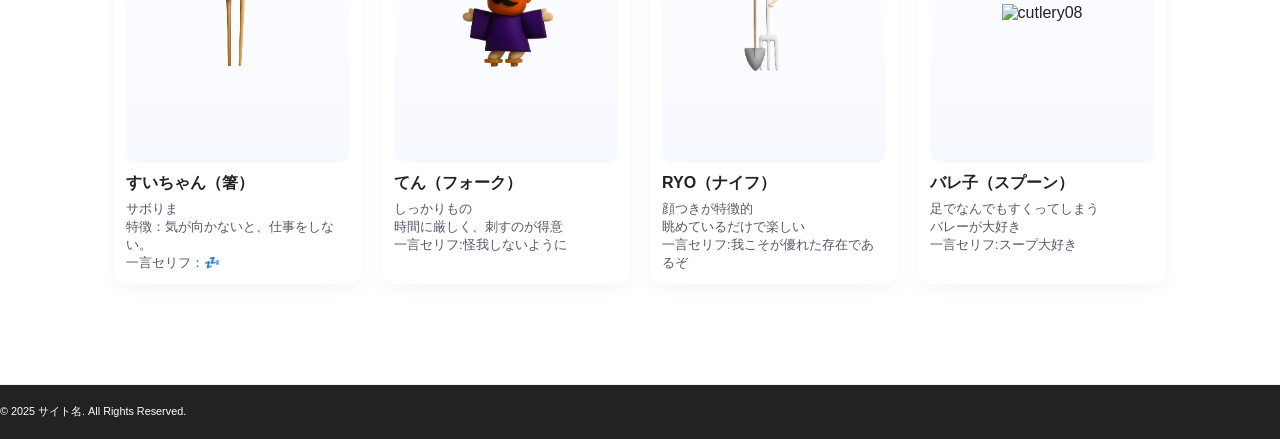
==== commit 95d23f11: "Add files via upload" ====
--- a/index.html
+++ b/index.html
@@ -40,7 +40,7 @@
       <div class="gallery" id="gallery">
         <!-- Product cards. Replace thumbnails with your rendered images -->
         <div class="product" data-id="p-1">
-          <div class="thumb"><img alt="cutlery01" src="images/cutlery01a.png" style="max-width:100%;height:auto"/></div>
+          <div class="thumb"><img alt="cutlery01" src="images/cutlery01b.png" style="max-width:100%;height:auto"/></div>
           <h3>ジョン、ジュン（お箸）</h3>
           <p>
             特徴：箸の先はドリルが少し危険だが、二人の息はピッタリ<br>
@@ -50,7 +50,7 @@
         </div>
 
         <div class="product" data-id="p-2">
-          <div class="thumb"><img alt="cutlery02" src="images/cutlery02a.png" style="max-width:100%;height:auto"/></div>
+          <div class="thumb"><img alt="cutlery02" src="images/cutlery02b.png" style="max-width:100%;height:auto"/></div>
           <h3>三太郎（フォーク）</h3>
           <p>
             ちょっと気取っている。見た目の愛嬌が魅力<br>
@@ -60,7 +60,7 @@
         </div>
 
         <div class="product" data-id="p-3">
-          <div class="thumb"><img alt="cutlery03" src="images/cutlery03a.png" style="max-width:100%;height:auto"/></div>
+          <div class="thumb"><img alt="cutlery03" src="images/cutlery03b.png" style="max-width:100%;height:auto"/></div>
           <h3>スイレン（ナイフ）</h3>
           <p>
             スカートをヒラヒラさせるのがすき<br>
@@ -70,7 +70,7 @@
         </div>
 
         <div class="product" data-id="p-4">
-          <div class="thumb"><img alt="cutlery04" src="images/cutlery04a.png" style="max-width:100%;height:auto"/></div>
+          <div class="thumb"><img alt="cutlery04" src="images/cutlery04b.png" style="max-width:100%;height:auto"/></div>
           <h3>ペロ僧（スプーン）</h3>
           <p>イタズラ好きで、いつもニコニコしている。<br>
             一言セリフ：ぺロリンちょ
@@ -79,7 +79,7 @@
         </div>
 
         <div class="product" data-id="p-5">
-          <div class="thumb"><img alt="cutlery05" src="images/cutlery05a.png" style="max-width:100%;height:auto"/></div>
+          <div class="thumb"><img alt="cutlery05" src="images/cutlery05b.png" style="max-width:100%;height:auto"/></div>
           <h3>すいちゃん（箸）</h3>
           <p> サボりま<br>
               特徴：気が向かないと、仕事をしない。<br>
@@ -88,7 +88,7 @@
           <p style="font-size:0.95em; color:#555; margin-top:6px;">“見た目が面白くてギフトにしました。喜ばれました。”<br><span style="font-size:0.85em; color:#999;">（40代・福岡県）</span></p>
         </div>
         <div class="product" data-id="p-6">
-          <div class="thumb"><img alt="cutlery06" src="images/cutlery06a.png" style="max-width:100%;height:auto"/></div>
+          <div class="thumb"><img alt="cutlery06" src="images/cutlery06b.png" style="max-width:100%;height:auto"/></div>
           <h3>てん（フォーク）</h3>
           <p>しっかりもの<br>
             時間に厳しく、刺すのが得意<br>
@@ -98,7 +98,7 @@
         </div>
 
         <div class="product" data-id="p-7">
-          <div class="thumb"><img alt="cutlery07" src="images/cutlery07a.png" style="max-width:100%;height:auto"/></div>
+          <div class="thumb"><img alt="cutlery07" src="images/cutlery07b.png" style="max-width:100%;height:auto"/></div>
           <h3>RYO（ナイフ）</h3>
           <p>顔つきが特徴的<br>
             眺めているだけで楽しい<br>
@@ -108,7 +108,7 @@
         </div>
 
         <div class="product" data-id="p-8">
-          <div class="thumb"><img alt="cutlery08" src="images/cutlery08a.png" style="max-width:100%;height:auto"/></div>
+          <div class="thumb"><img alt="cutlery08" src="images/cutlery08b.pngs" style="max-width:100%;height:auto"/></div>
           <h3>バレ子（スプーン）</h3>
           <p>足でなんでもすくってしまう<br>
             バレーが大好き<br>
--- a/style.css
+++ b/style.css
@@ -199,6 +199,15 @@
 .product p {
     font-size: 13px;
     color: #556
+}
+
+/* hide the second paragraph (customer quote) by default in the gallery
+   and reveal when the product has the .show-quote class (on click) */
+.product p:nth-of-type(2){
+    display: none;
+}
+.product.show-quote p:nth-of-type(2){
+    display: block;
 }
 
 /* modal */
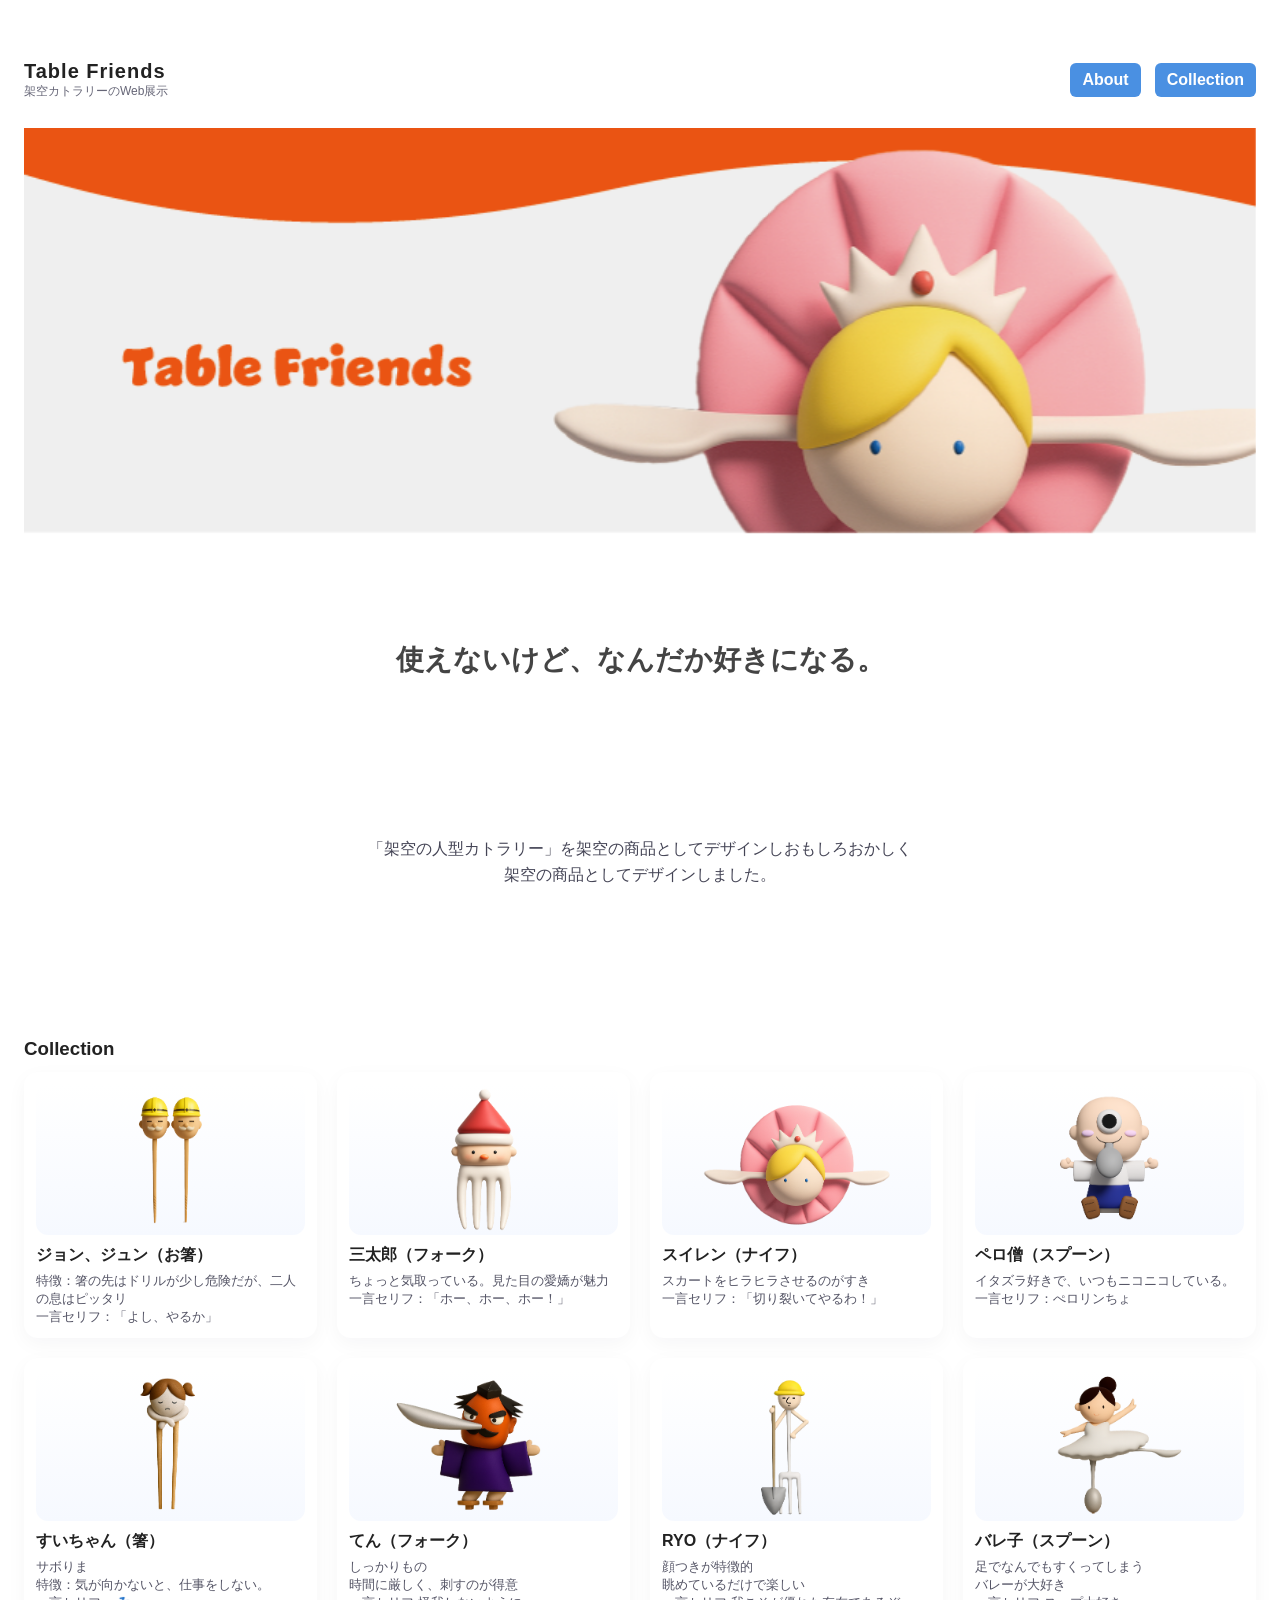
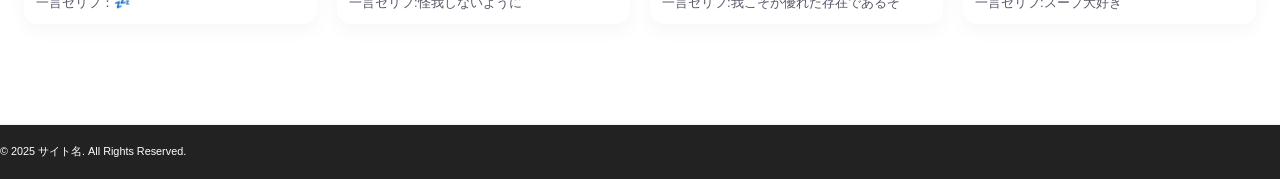
==== commit 5fa71df0: "Add files via upload" ====
--- a/index.html
+++ b/index.html
@@ -18,7 +18,7 @@
       </div>
       <nav style="margin-left:auto; display:flex; gap:14px; align-items:center;">
          <a href="about.html" style="color:#fff; background:#4a90e2; padding:8px 12px; border-radius:6px; text-decoration:none; font-weight:600;">About</a>
-        <button class="btn" id="view-gallery" style="padding:8px 12px; font-size:14px; color:#fff; background:#4a90e2; border-radius:6px; font-weight:600;">ギャラリーを見る</button>
+         <a href="#gallery" style="color:#fff; background:#4a90e2; padding:8px 12px; border-radius:6px; text-decoration:none; font-weight:600;">Collection</a>
       </nav>
     </header>
 
@@ -36,7 +36,7 @@
 </div>
 
     <section>
-      <h3 style="margin-bottom:12px">コレクション</h3>
+      <h3 style="margin-bottom:12px">Collection</h3>
       <div class="gallery" id="gallery">
         <!-- Product cards. Replace thumbnails with your rendered images -->
         <div class="product" data-id="p-1">
@@ -108,7 +108,7 @@
         </div>
 
         <div class="product" data-id="p-8">
-          <div class="thumb"><img alt="cutlery08" src="images/cutlery08b.pngs" style="max-width:100%;height:auto"/></div>
+          <div class="thumb"><img alt="cutlery08" src="images/cutlery08b.png" style="max-width:100%;height:auto"/></div>
           <h3>バレ子（スプーン）</h3>
           <p>足でなんでもすくってしまう<br>
             バレーが大好き<br>
--- a/style.css
+++ b/style.css
@@ -22,7 +22,7 @@
 
 /* --- Container --- */
 .wrap {
-    max-width: 1100px;
+    max-width: 1600px;
     margin: 36px auto;
     padding: 24px
 }
@@ -173,7 +173,8 @@
 
 .product .thumb {
     /* larger thumbnail area so cutlery is more visible */
-    height: 300px;
+    /* Increased height so cutlery images appear bigger in the collection/gallery */
+    /* height: 420px; */
     border-radius: 12px;
     overflow: hidden;
     display: flex;
@@ -184,7 +185,9 @@
 
 /* ensure images scale to fill the thumbnail while preserving aspect ratio */
 .product .thumb img{
+    /* Allow images to grow to fill the thumbnail area while preserving aspect ratio */
     max-height: 100%;
+    max-width: 100%;
     width: auto;
     display: block;
     object-fit: contain;
@@ -321,6 +324,22 @@
 
     .modal-grid {
         grid-template-columns: 1fr
+    }
+}
+/* Responsive adjustments for gallery thumbnail (cutlery) sizes */
+@media (max-width: 800px) {
+    .product .thumb {
+        height: 340px;
+    }
+}
+@media (max-width: 480px) {
+    .product .thumb {
+        height: 220px;
+    }
+    /* smaller circular profile images used across About/Voice */
+    .about img, .recommend img, #voice img {
+        width: 96px !important;
+        height: 96px !important;
     }
 }
 /* --------------------------------------------------
